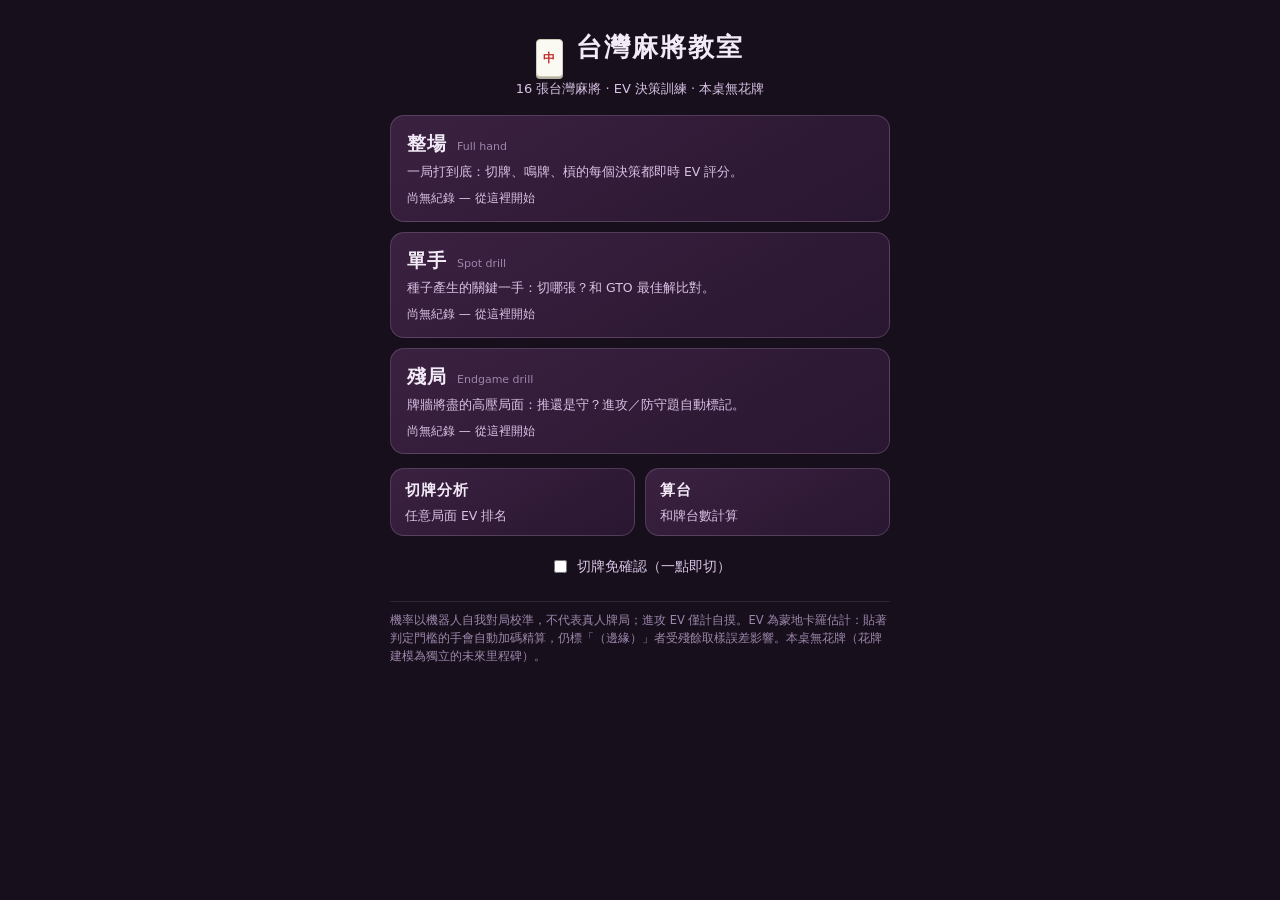
==== server/static/index.html @ f9aad189 "Add the W2/W3 SPA and retire the Streamlit app - server/static/: vanilla ES-module SPA served by Fas" ====
<!DOCTYPE html>
<html lang="zh-Hant">
<head>
<meta charset="utf-8">
<meta name="viewport" content="width=device-width, initial-scale=1, viewport-fit=cover">
<title>台灣麻將教室</title>
<link rel="stylesheet" href="style.css">
<link rel="icon" href="data:image/svg+xml,<svg xmlns='http://www.w3.org/2000/svg' viewBox='0 0 100 100'><text y='.9em' font-size='90'>🀄</text></svg>">
</head>
<body>
<main id="app" class="app"></main>
<div id="toast" class="toast" hidden></div>
<script type="module" src="js/main.js"></script>
</body>
</html>
---- server/static/style.css ----
/* 台灣麻將教室 SPA — single stylesheet.
   Identity carried over from the Streamlit app: plum felt, bone tiles,
   gold drawn-tile frame, Noto Serif TC tile faces. */

:root {
  --felt-0: #291630;
  --felt-1: #3a2140;
  --felt-2: #4a2b52;
  --wood: #45203a;
  --bg: #17101c;
  --panel: rgba(15, 8, 20, .82);
  --ink: #f2eaf7;
  --ink-dim: #d9c2e6;
  --ink-faint: #9d86ac;
  --bone: #fbfaf2;
  --bone-edge: #cfcabc;
  --bone-shadow: #b5b0a0;
  --gold: #e0a300;
  --red: #c02c2c;
  --blue: #2a4fa2;
  --green: #2e7d32;
  --wind: #23407a;
  --v-best: #2e9e5b;
  --v-good: #3b82c4;
  --v-inacc: #d99114;
  --v-mist: #c0392b;
  --serif: "Noto Serif TC", "PMingLiU", serif;
  --sans: "Noto Sans TC", "Microsoft JhengHei", system-ui, sans-serif;
}

* { box-sizing: border-box; }

body {
  margin: 0;
  background: var(--bg);
  color: var(--ink);
  font-family: var(--sans);
  font-size: 15px;
  line-height: 1.55;
  -webkit-font-smoothing: antialiased;
}

.app {
  max-width: 520px;
  margin: 0 auto;
  padding: 10px 10px calc(24px + env(safe-area-inset-bottom));
}

button {
  font-family: inherit;
  cursor: pointer;
}

/* ---------- top bar ---------- */

.topbar {
  display: flex;
  align-items: center;
  gap: 10px;
  padding: 6px 2px 10px;
}

.topbar .back {
  color: var(--ink-dim);
  text-decoration: none;
  font-size: 14px;
  padding: 4px 8px;
  border: 1px solid rgba(217, 194, 230, .25);
  border-radius: 8px;
  flex: 0 0 auto;
}

.topbar h1 {
  font-family: var(--serif);
  font-size: 19px;
  font-weight: 800;
  margin: 0;
  letter-spacing: 1px;
  flex: 1 1 auto;
}

.topbar .mode-tag {
  font-size: 11px;
  color: var(--ink-dim);
  border: 1px solid rgba(217, 194, 230, .3);
  border-radius: 999px;
  padding: 2px 9px;
  flex: 0 0 auto;
}

/* trainer scorecard, persistent under the title */
.scorebar {
  display: flex;
  flex-wrap: wrap;
  gap: 6px 14px;
  justify-content: center;
  background: var(--panel);
  border-radius: 10px;
  padding: 7px 10px;
  margin-bottom: 8px;
  font-size: 12.5px;
  color: var(--ink-dim);
}

.scorebar b {
  color: var(--ink);
  font-size: 15px;
  font-variant-numeric: tabular-nums;
}

/* ---------- tiles ---------- */

.tile {
  display: inline-flex;
  flex-direction: column;
  align-items: center;
  justify-content: center;
  flex: 0 0 auto;
  background: var(--bone);
  border: 1px solid var(--bone-edge);
  border-radius: 6px;
  box-shadow: 0 3px 0 var(--bone-shadow);
  font-family: var(--serif);
  font-weight: 800;
  line-height: 1.02;
  user-select: none;
  color: #222;
}

.tile.lg { width: 44px; height: 60px; font-size: 20px; }
.tile.sm { width: 27px; height: 38px; font-size: 12px; border-radius: 4px; box-shadow: 0 2px 0 var(--bone-shadow); }

/* In-felt tiles shrink so three river rows + melds fit their grid cell. */
.felt .tile.sm { width: 23px; height: 32px; font-size: 10.5px; box-shadow: 0 1px 0 var(--bone-shadow); }

.tile-back {
  display: inline-flex;
  flex: 0 0 auto;
  width: 11px;
  height: 16px;
  border-radius: 2px;
  background: linear-gradient(160deg, #6b3f78, #513059 55%, #45203a);
  border: 1px solid #2f1638;
  box-shadow: 0 1px 0 #1d0d24;
}

.tile.drawn { outline: 3px solid var(--gold); outline-offset: 1px; }
.tile.cut { outline: 2px solid var(--red); outline-offset: 1px; opacity: .55; }
.tile.best-mark { outline: 3px solid var(--v-best); outline-offset: 1px; }
.tile.tsumogiri { border-top: 4px solid var(--red); }
.tile.tedashi { border-top: 4px solid var(--blue); }

.tile.landed { animation: land .28s ease-out; }

@keyframes land {
  from { transform: translateY(-10px) scale(1.15); opacity: .4; }
  to { transform: none; opacity: 1; }
}

@media (prefers-reduced-motion: reduce) {
  .tile.landed { animation: none; }
  .handrow .tile { transition: none; }
}

/* ---------- felt table ---------- */

.felt {
  position: relative;
  display: grid;
  place-items: center;
  width: 100%;
  aspect-ratio: 1 / 1;
  padding: 6px;
  overflow: hidden;
  grid-template-columns: 1fr 1.3fr 1fr;
  grid-template-rows: 1fr 1.15fr 1.25fr;
  grid-template-areas: "c0 top c1" "left center right" "c2 bottom c3";
  background: radial-gradient(ellipse at center, var(--felt-2) 0%, var(--felt-1) 68%, var(--felt-0) 100%);
  border: 10px solid var(--wood);
  border-radius: 16px;
  box-shadow: inset 0 0 30px rgba(0, 0, 0, .45);
}

.zone { display: flex; flex-direction: column; align-items: center; gap: 3px; min-width: 0; }
.zone.top { grid-area: top; transform: rotate(180deg); }
.zone.left { grid-area: left; transform: rotate(90deg); }
.zone.right { grid-area: right; transform: rotate(-90deg); }
.zone.bottom { grid-area: bottom; }

.river {
  display: grid;
  grid-template-columns: repeat(6, auto);
  gap: 2px;
  justify-content: center;
}

.opp-rack { display: flex; gap: 1px; }
.opp-melds { display: flex; gap: 1px; margin-bottom: 1px; }

/* Seat lamps sit upright in the felt corners, outside the rotated zones. */
.seat-lamp {
  position: absolute;
  display: flex;
  align-items: center;
  gap: 5px;
  font-size: 10px;
  color: var(--ink-dim);
  background: rgba(15, 8, 20, .55);
  border-radius: 6px;
  padding: 2px 6px;
  z-index: 2;
  white-space: nowrap;
}

.seat-lamp.pos-top { top: 6px; left: 6px; }
.seat-lamp.pos-right { top: 6px; right: 6px; }
.seat-lamp.pos-left { bottom: 6px; left: 6px; }
.seat-lamp.pos-self { bottom: 6px; right: 6px; }

.seat-lamp .wind {
  font-family: var(--serif);
  font-weight: 800;
  font-size: 12px;
  color: var(--ink);
  background: rgba(15, 8, 20, .6);
  border-radius: 4px;
  padding: 0 5px;
}

.seat-lamp .declared {
  color: var(--gold);
  font-weight: 700;
}

.center-box {
  grid-area: center;
  background: var(--panel);
  color: var(--ink);
  border-radius: 12px;
  padding: 8px 14px;
  text-align: center;
  box-shadow: 0 2px 8px rgba(0, 0, 0, .45);
  font-size: 12px;
}

.center-box .turn { font-weight: 700; }
.center-box .sub { color: var(--ink-dim); font-size: 10.5px; margin-top: 2px; }
.center-box .noflower { color: var(--ink-faint); font-size: 10px; margin-top: 3px; }
.center-box .offered { margin-top: 4px; }

/* ---------- own hand ---------- */

.handrow {
  display: flex;
  align-items: flex-end;
  justify-content: center;
  gap: 3px;
  background: linear-gradient(var(--felt-1), var(--felt-0));
  border: 10px solid var(--wood);
  border-radius: 16px;
  margin-top: 8px;
  padding: 12px 6px 9px;
}

.handrow .tile {
  flex: 1 1 0;
  max-width: 44px;
  min-width: 0;
  height: 58px;
  font-size: clamp(11px, 3.6vw, 20px);
  transition: transform .12s ease-out;
}

.handrow button.tile { border: 1px solid var(--bone-edge); padding: 0; }
.handrow button.tile:disabled { cursor: default; }
.handrow .tile.lifted { transform: translateY(-9px); outline: 3px solid var(--gold); outline-offset: 1px; }
.handrow .gap { flex: 0 0 10px; }

.hand-hint {
  text-align: center;
  color: var(--ink-dim);
  font-size: 12.5px;
  margin: 8px 0 2px;
}

/* ---------- call / kong prompt ---------- */

.callbar {
  display: flex;
  flex-wrap: wrap;
  gap: 8px;
  justify-content: center;
  margin-top: 10px;
}

.callbar .call-btn {
  display: flex;
  align-items: center;
  gap: 7px;
  background: var(--panel);
  color: var(--ink);
  border: 1px solid rgba(224, 163, 0, .55);
  border-radius: 10px;
  padding: 7px 12px;
  font-size: 15px;
  font-weight: 700;
}

.callbar .call-btn .preview { display: flex; gap: 1px; }
.callbar .call-btn.pass { border-color: rgba(217, 194, 230, .35); color: var(--ink-dim); }
.callbar .call-btn:hover { border-color: var(--gold); }

/* ---------- feedback ---------- */

.verdict {
  display: flex;
  align-items: center;
  gap: 10px;
  border-radius: 10px;
  padding: 9px 12px;
  margin-top: 10px;
  font-size: 14px;
  background: var(--panel);
  border-left: 5px solid var(--ink-dim);
}

.verdict .badge {
  font-weight: 800;
  font-size: 13px;
  border-radius: 999px;
  padding: 2px 11px;
  color: #fff;
  flex: 0 0 auto;
}

.verdict.best { border-left-color: var(--v-best); }
.verdict.good { border-left-color: var(--v-good); }
.verdict.inaccuracy { border-left-color: var(--v-inacc); }
.verdict.mistake { border-left-color: var(--v-mist); }
.verdict.best .badge { background: var(--v-best); }
.verdict.good .badge { background: var(--v-good); }
.verdict.inaccuracy .badge { background: var(--v-inacc); }
.verdict.mistake .badge { background: var(--v-mist); }

.verdict .delta { font-variant-numeric: tabular-nums; color: var(--ink-dim); }
.verdict .text { flex: 1 1 auto; }

.bestline {
  color: var(--ink-dim);
  font-size: 13px;
  margin: 6px 2px;
}

.computing {
  display: flex;
  align-items: center;
  gap: 10px;
  justify-content: center;
  color: var(--ink-dim);
  font-size: 13.5px;
  padding: 10px;
}

.spin {
  width: 16px;
  height: 16px;
  border: 2px solid rgba(217, 194, 230, .3);
  border-top-color: var(--gold);
  border-radius: 50%;
  animation: spin .8s linear infinite;
  flex: 0 0 auto;
}

@keyframes spin { to { transform: rotate(360deg); } }
@media (prefers-reduced-motion: reduce) { .spin { animation-duration: 2s; } }

details.evwrap { margin-top: 8px; }
details.evwrap summary {
  cursor: pointer;
  color: var(--ink-dim);
  font-size: 13px;
  padding: 4px 2px;
}

.evtable-wrap { overflow-x: auto; }

.evtable {
  border-collapse: collapse;
  width: 100%;
  font-size: 12.5px;
  font-variant-numeric: tabular-nums;
  margin-top: 4px;
}

.evtable th, .evtable td {
  padding: 4px 8px;
  text-align: right;
  border-bottom: 1px solid rgba(217, 194, 230, .12);
  white-space: nowrap;
}

.evtable th { color: var(--ink-faint); font-weight: 600; }
.evtable td:first-child, .evtable th:first-child { text-align: left; }
.evtable tr.chosen-row td { background: rgba(224, 163, 0, .1); }
.evtable tr.best-row td:first-child { color: var(--v-best); font-weight: 700; }

.explain {
  background: var(--panel);
  border-radius: 8px;
  padding: 8px 10px;
  font-size: 12px;
  color: var(--ink-dim);
  white-space: pre-wrap;
  overflow-x: auto;
  font-family: ui-monospace, "Cascadia Mono", monospace;
  margin-top: 6px;
}

/* ---------- generic controls ---------- */

.controls {
  display: flex;
  gap: 8px;
  justify-content: center;
  margin-top: 12px;
  flex-wrap: wrap;
}

.btn {
  background: var(--panel);
  color: var(--ink);
  border: 1px solid rgba(217, 194, 230, .3);
  border-radius: 10px;
  padding: 9px 18px;
  font-size: 14.5px;
}

.btn.primary {
  background: var(--gold);
  border-color: var(--gold);
  color: #241300;
  font-weight: 800;
}

.btn:hover { border-color: var(--gold); }

.field { margin: 8px 0; }
.field label { display: block; font-size: 12.5px; color: var(--ink-dim); margin-bottom: 3px; }

.field input[type="text"], .field input[type="number"], .field select {
  width: 100%;
  background: #221528;
  color: var(--ink);
  border: 1px solid rgba(217, 194, 230, .25);
  border-radius: 8px;
  padding: 8px 10px;
  font-size: 14px;
  font-family: inherit;
}

.field input:focus, .field select:focus, .btn:focus-visible, .call-btn:focus-visible,
.handrow button.tile:focus-visible, .card:focus-visible {
  outline: 2px solid var(--gold);
  outline-offset: 1px;
}

.field-row { display: flex; gap: 10px; }
.field-row .field { flex: 1 1 0; }

.check { display: flex; align-items: center; gap: 7px; font-size: 13.5px; color: var(--ink-dim); margin: 6px 0; }

.note { color: var(--ink-faint); font-size: 12px; margin-top: 6px; }

.footnote {
  color: var(--ink-faint);
  font-size: 11.5px;
  margin-top: 18px;
  border-top: 1px solid rgba(217, 194, 230, .12);
  padding-top: 10px;
}

.tag-chip {
  display: inline-block;
  font-size: 12px;
  font-weight: 700;
  border-radius: 999px;
  padding: 2px 11px;
  margin-left: 8px;
}

.tag-chip.attack { background: rgba(192, 44, 44, .25); color: #f0a0a0; border: 1px solid rgba(192, 44, 44, .6); }
.tag-chip.defense { background: rgba(42, 79, 162, .25); color: #9fc0f0; border: 1px solid rgba(42, 79, 162, .6); }

.toast {
  position: fixed;
  left: 50%;
  bottom: 24px;
  transform: translateX(-50%);
  background: var(--v-mist);
  color: #fff;
  border-radius: 10px;
  padding: 9px 16px;
  font-size: 13.5px;
  max-width: 90vw;
  z-index: 40;
  box-shadow: 0 4px 16px rgba(0, 0, 0, .5);
}

/* ---------- home ---------- */

.home-title {
  font-family: var(--serif);
  font-size: 26px;
  font-weight: 800;
  letter-spacing: 2px;
  text-align: center;
  margin: 18px 0 2px;
}

.home-title .crest { vertical-align: -6px; margin-right: 4px; }

.home-sub { text-align: center; color: var(--ink-dim); font-size: 13px; margin-bottom: 16px; }

.cards { display: flex; flex-direction: column; gap: 10px; }

.card {
  display: block;
  width: 100%;
  text-align: left;
  background: linear-gradient(150deg, var(--felt-1), var(--felt-0));
  border: 1px solid rgba(217, 194, 230, .2);
  border-radius: 14px;
  padding: 13px 16px;
  color: var(--ink);
  text-decoration: none;
}

.card:hover { border-color: var(--gold); }

.card .card-head { display: flex; align-items: baseline; gap: 10px; }
.card .card-name { font-family: var(--serif); font-size: 19px; font-weight: 800; letter-spacing: 1px; }
.card .card-en { color: var(--ink-faint); font-size: 11px; }
.card .card-desc { color: var(--ink-dim); font-size: 12.5px; margin-top: 3px; }

.card .card-stats {
  display: flex;
  align-items: center;
  gap: 12px;
  margin-top: 8px;
  font-size: 12px;
  color: var(--ink-dim);
  font-variant-numeric: tabular-nums;
}

.card .card-stats b { color: var(--ink); }
.card .spark { flex: 1 1 auto; text-align: right; }
.card .spark svg { vertical-align: middle; }

.tools-row { display: flex; gap: 10px; margin-top: 14px; }
.tools-row .card { flex: 1 1 0; padding: 10px 14px; }
.tools-row .card-name { font-size: 15px; }

.setting-row {
  display: flex;
  justify-content: center;
  margin-top: 14px;
}

/* score result */
.score-total {
  background: rgba(46, 158, 91, .18);
  border: 1px solid rgba(46, 158, 91, .5);
  border-radius: 10px;
  padding: 9px 14px;
  margin-top: 10px;
  font-size: 14.5px;
}

.tile-preview { display: flex; flex-wrap: wrap; gap: 2px; margin-top: 4px; min-height: 40px; }

/* outcome */
.outcome {
  background: var(--panel);
  border-radius: 14px;
  padding: 16px;
  text-align: center;
  margin-top: 12px;
}

.outcome .headline { font-family: var(--serif); font-size: 22px; font-weight: 800; }
.outcome .delta { font-size: 16px; margin-top: 6px; font-variant-numeric: tabular-nums; }
.outcome .delta.win { color: #7fd8a3; }
.outcome .delta.lose { color: #f0a0a0; }
.outcome .nexthand { color: var(--ink-dim); font-size: 13px; margin-top: 8px; }
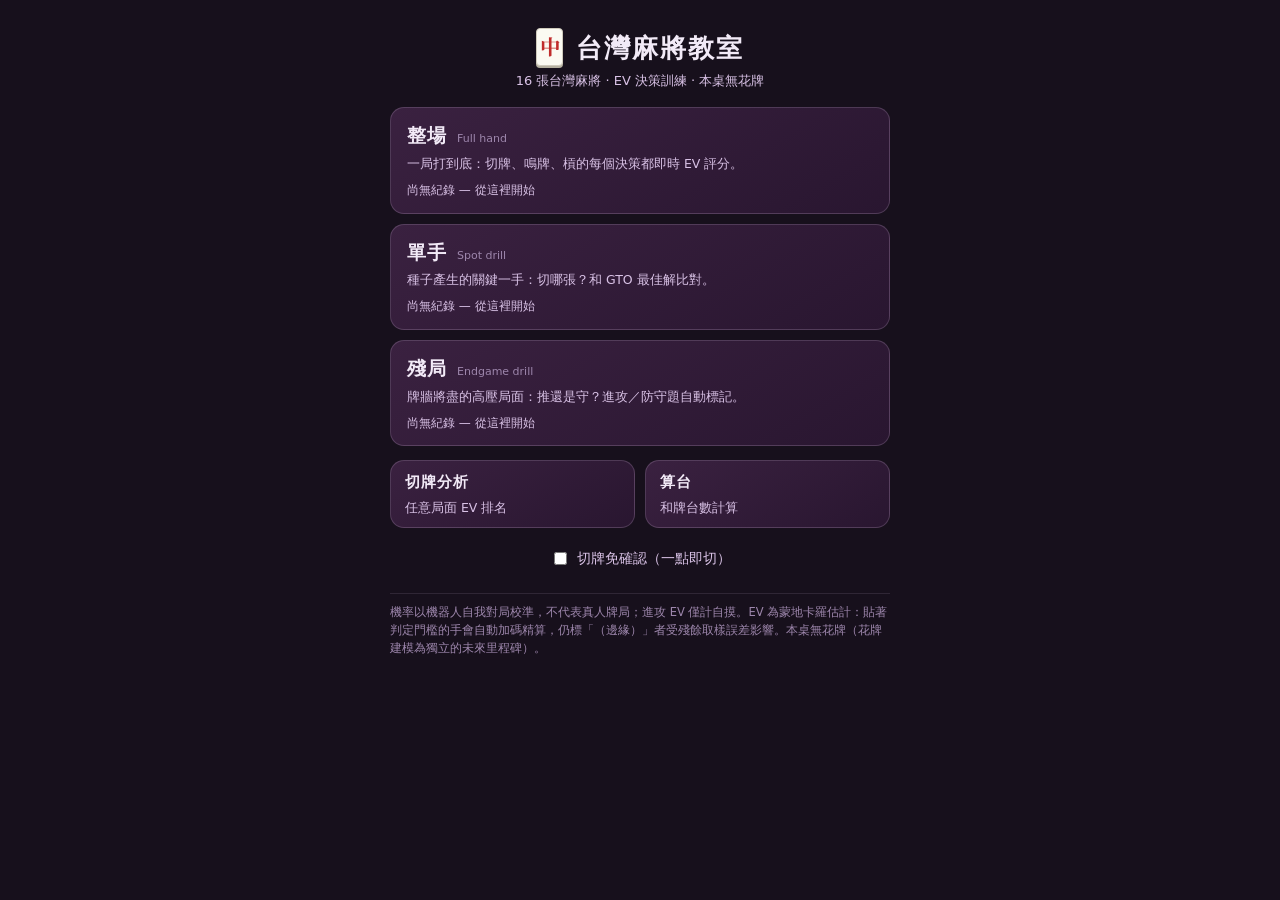
==== commit 9f6c9fec: "Add a landscape rotate-hint and expose opponent hand tile counts - No web API can force portrait ori" ====
--- a/server/static/index.html
+++ b/server/static/index.html
@@ -10,6 +10,14 @@
 <body>
 <main id="app" class="app"></main>
 <div id="toast" class="toast" hidden></div>
+<div class="rotate-hint" role="alert">
+  <svg viewBox="0 0 24 24" width="56" height="56" aria-hidden="true">
+    <rect x="3" y="7" width="14" height="10" rx="1.6" fill="none" stroke="currentColor" stroke-width="1.6"/>
+    <path d="M20 9.5V8a2 2 0 0 0-2-2h-1" fill="none" stroke="currentColor" stroke-width="1.6" stroke-linecap="round"/>
+    <path d="M20 9.5l-2-2 2-1.6" fill="none" stroke="currentColor" stroke-width="1.6" stroke-linecap="round" stroke-linejoin="round"/>
+  </svg>
+  <p>請將手機轉為直向使用</p>
+</div>
 <script type="module" src="js/main.js"></script>
 </body>
 </html>
--- a/server/static/style.css
+++ b/server/static/style.css
@@ -133,16 +133,8 @@
 /* In-felt tiles shrink so three river rows + melds fit their grid cell. */
 .felt .tile.sm { width: 23px; height: 32px; font-size: 10.5px; box-shadow: 0 1px 0 var(--bone-shadow); }
 
-.tile-back {
-  display: inline-flex;
-  flex: 0 0 auto;
-  width: 11px;
-  height: 16px;
-  border-radius: 2px;
-  background: linear-gradient(160deg, #6b3f78, #513059 55%, #45203a);
-  border: 1px solid #2f1638;
-  box-shadow: 0 1px 0 #1d0d24;
-}
+/* Graphic suit faces (筒 dots / 條 bamboo) scale with the tile. */
+.tile svg.face { width: 82%; height: 88%; display: block; }
 
 .tile.drawn { outline: 3px solid var(--gold); outline-offset: 1px; }
 .tile.cut { outline: 2px solid var(--red); outline-offset: 1px; opacity: .55; }
@@ -159,7 +151,7 @@
 
 @media (prefers-reduced-motion: reduce) {
   .tile.landed { animation: none; }
-  .handrow .tile { transition: none; }
+  .handrow > .tile { transition: none; }
 }
 
 /* ---------- felt table ---------- */
@@ -194,7 +186,6 @@
   justify-content: center;
 }
 
-.opp-rack { display: flex; gap: 1px; }
 .opp-melds { display: flex; gap: 1px; margin-bottom: 1px; }
 
 /* Seat lamps sit upright in the felt corners, outside the rotated zones. */
@@ -225,6 +216,11 @@
   background: rgba(15, 8, 20, .6);
   border-radius: 4px;
   padding: 0 5px;
+}
+
+.seat-lamp .handcount {
+  font-variant-numeric: tabular-nums;
+  color: var(--ink-dim);
 }
 
 .seat-lamp .declared {
@@ -262,7 +258,7 @@
   padding: 12px 6px 9px;
 }
 
-.handrow .tile {
+.handrow > .tile {
   flex: 1 1 0;
   max-width: 44px;
   min-width: 0;
@@ -275,6 +271,19 @@
 .handrow button.tile:disabled { cursor: default; }
 .handrow .tile.lifted { transform: translateY(-9px); outline: 3px solid var(--gold); outline-offset: 1px; }
 .handrow .gap { flex: 0 0 10px; }
+
+/* declared melds: separated group at the tray's right edge */
+.hand-melds {
+  display: flex;
+  gap: 6px;
+  align-items: flex-end;
+  margin-left: 14px;
+  padding-left: 10px;
+  border-left: 1px solid rgba(217, 194, 230, .25);
+  flex: 0 0 auto;
+}
+
+.hand-meld { display: flex; gap: 1px; }
 
 .hand-hint {
   text-align: center;
@@ -490,6 +499,43 @@
 
 .tag-chip.attack { background: rgba(192, 44, 44, .25); color: #f0a0a0; border: 1px solid rgba(192, 44, 44, .6); }
 .tag-chip.defense { background: rgba(42, 79, 162, .25); color: #9fc0f0; border: 1px solid rgba(42, 79, 162, .6); }
+
+/* Landscape phones: the table needs portrait height to fit the felt + hand +
+   feedback without endless scrolling. No web API can force-rotate the screen
+   (iOS Safari has none; Android Chrome only inside fullscreen), so this is a
+   full-screen prompt instead of a broken layout. Height cap targets phones
+   only — tablets/desktops in landscape (>560px tall) pass through untouched. */
+.rotate-hint {
+  display: none;
+  position: fixed;
+  inset: 0;
+  z-index: 100;
+  flex-direction: column;
+  align-items: center;
+  justify-content: center;
+  gap: 14px;
+  background: var(--bg);
+  color: var(--ink-dim);
+  text-align: center;
+  padding: 24px;
+}
+
+.rotate-hint svg { color: var(--gold); animation: rotate-hint-tilt 1.6s ease-in-out infinite; }
+.rotate-hint p { margin: 0; font-size: 15px; }
+
+@keyframes rotate-hint-tilt {
+  0%, 100% { transform: rotate(0deg); }
+  50% { transform: rotate(-90deg); }
+}
+
+@media (prefers-reduced-motion: reduce) {
+  .rotate-hint svg { animation: none; }
+}
+
+@media screen and (orientation: landscape) and (max-height: 560px) {
+  .rotate-hint { display: flex; }
+  body > .app, body > .toast { display: none; }
+}
 
 .toast {
   position: fixed;
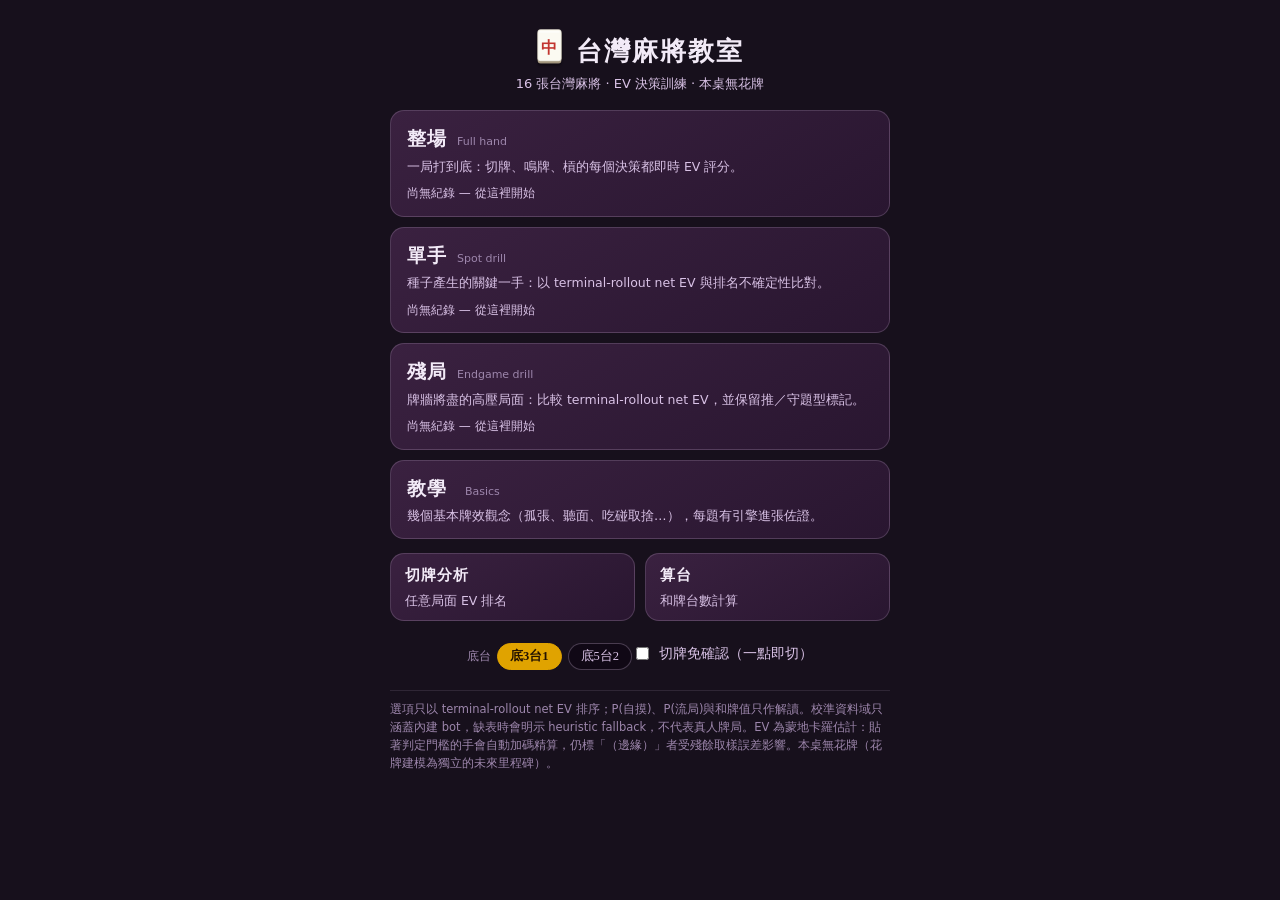
==== commit 4a46b5b5: "feat: rebuild the table view as a landscape four-player table The table view is now a proportional c" ====
--- a/server/static/index.html
+++ b/server/static/index.html
@@ -8,16 +8,9 @@
 <link rel="icon" href="data:image/svg+xml,<svg xmlns='http://www.w3.org/2000/svg' viewBox='0 0 100 100'><text y='.9em' font-size='90'>🀄</text></svg>">
 </head>
 <body>
+<a class="skip-link" href="#app">跳到主要內容</a>
 <main id="app" class="app"></main>
 <div id="toast" class="toast" hidden></div>
-<div class="rotate-hint" role="alert">
-  <svg viewBox="0 0 24 24" width="56" height="56" aria-hidden="true">
-    <rect x="3" y="7" width="14" height="10" rx="1.6" fill="none" stroke="currentColor" stroke-width="1.6"/>
-    <path d="M20 9.5V8a2 2 0 0 0-2-2h-1" fill="none" stroke="currentColor" stroke-width="1.6" stroke-linecap="round"/>
-    <path d="M20 9.5l-2-2 2-1.6" fill="none" stroke="currentColor" stroke-width="1.6" stroke-linecap="round" stroke-linejoin="round"/>
-  </svg>
-  <p>請將手機轉為直向使用</p>
-</div>
 <script type="module" src="js/main.js"></script>
 </body>
 </html>
--- a/server/static/style.css
+++ b/server/static/style.css
@@ -1,6 +1,4 @@
-/* 台灣麻將教室 SPA — single stylesheet.
-   Identity carried over from the Streamlit app: plum felt, bone tiles,
-   gold drawn-tile frame, Noto Serif TC tile faces. */
+/* 台灣麻將教室 SPA — local-only landscape table and review surface. */
 
 :root {
   --felt-0: #291630;
@@ -15,6 +13,17 @@
   --bone: #fbfaf2;
   --bone-edge: #cfcabc;
   --bone-shadow: #b5b0a0;
+  --tile-side: #b9ad95;
+  --tile-foot: #a2957c;
+  --tile-ink: #1d2430;
+  --cinnabar: #c2352f;
+  --tile-blue: #28599c;
+  --tile-green: #1f7a52;
+  --tile-back: #2f7f63;
+  --tile-back-edge: #1d5442;
+  --tile-back-highlight: #43a07f;
+  --wall-top: #efe9d8;
+  --wall-side: #a99d84;
   --gold: #e0a300;
   --red: #c02c2c;
   --blue: #2a4fa2;
@@ -24,6 +33,12 @@
   --v-good: #3b82c4;
   --v-inacc: #d99114;
   --v-mist: #c0392b;
+  --q-best: #4fc78a;
+  --q-correct: #55a9e8;
+  --q-inaccuracy: #e6b84d;
+  --q-wrong: #ee765f;
+  --q-blunder: #b54c72;
+  --q-unresolved: #a58be2;
   --serif: "Noto Serif TC", "PMingLiU", serif;
   --sans: "Noto Sans TC", "Microsoft JhengHei", system-ui, sans-serif;
 }
@@ -46,10 +61,26 @@
   padding: 10px 10px calc(24px + env(safe-area-inset-bottom));
 }
 
+.app.app--table { max-width: 1480px; }
+
 button {
   font-family: inherit;
   cursor: pointer;
 }
+
+.skip-link {
+  position: fixed;
+  top: 6px;
+  left: 6px;
+  z-index: 100;
+  padding: 6px 10px;
+  border-radius: 7px;
+  background: var(--gold);
+  color: #241300;
+  transform: translateY(-150%);
+}
+
+.skip-link:focus { transform: none; }
 
 /* ---------- top bar ---------- */
 
@@ -111,36 +142,49 @@
 /* ---------- tiles ---------- */
 
 .tile {
-  display: inline-flex;
-  flex-direction: column;
-  align-items: center;
-  justify-content: center;
+  position: relative;
+  display: inline-grid;
+  place-items: center;
   flex: 0 0 auto;
-  background: var(--bone);
-  border: 1px solid var(--bone-edge);
+  padding: 0;
+  background: transparent;
+  border: 0;
   border-radius: 6px;
-  box-shadow: 0 3px 0 var(--bone-shadow);
-  font-family: var(--serif);
-  font-weight: 800;
-  line-height: 1.02;
   user-select: none;
-  color: #222;
-}
-
-.tile.lg { width: 44px; height: 60px; font-size: 20px; }
-.tile.sm { width: 27px; height: 38px; font-size: 12px; border-radius: 4px; box-shadow: 0 2px 0 var(--bone-shadow); }
-
-/* In-felt tiles shrink so three river rows + melds fit their grid cell. */
-.felt .tile.sm { width: 23px; height: 32px; font-size: 10.5px; box-shadow: 0 1px 0 var(--bone-shadow); }
-
-/* Graphic suit faces (筒 dots / 條 bamboo) scale with the tile. */
-.tile svg.face { width: 82%; height: 88%; display: block; }
+}
+
+.tile.lg { width: 44px; height: 60px; }
+.tile.sm { width: 27px; height: 38px; border-radius: 4px; }
+.tile.landscape.sm { width: 38px; height: 27px; }
+.tile svg.tile-art {
+  display: block;
+  width: 100%;
+  height: 100%;
+  filter: drop-shadow(0 2px 1px rgba(0, 0, 0, .45));
+}
+
+.felt .tile.sm { width: 22px; height: 30px; }
+.felt .tile.landscape.sm { width: 26px; height: 18px; }
 
 .tile.drawn { outline: 3px solid var(--gold); outline-offset: 1px; }
 .tile.cut { outline: 2px solid var(--red); outline-offset: 1px; opacity: .55; }
-.tile.best-mark { outline: 3px solid var(--v-best); outline-offset: 1px; }
-.tile.tsumogiri { border-top: 4px solid var(--red); }
-.tile.tedashi { border-top: 4px solid var(--blue); }
+.tile.model-leader-mark { outline: 3px solid var(--q-best); outline-offset: 1px; }
+.tile.indistinguishable-mark {
+  outline: 3px solid var(--q-unresolved);
+  outline-offset: 1px;
+  background: repeating-linear-gradient(135deg, rgba(165, 139, 226, .2) 0 5px, transparent 5px 10px);
+}
+.tile.tsumogiri::after, .tile.tedashi::after {
+  content: "";
+  position: absolute;
+  top: 2px;
+  left: 7px;
+  right: 7px;
+  height: 3px;
+  border-radius: 999px;
+  background: var(--red);
+}
+.tile.tedashi::after { background: var(--blue); }
 
 .tile.landed { animation: land .28s ease-out; }
 
@@ -156,93 +200,195 @@
 
 /* ---------- felt table ---------- */
 
+.table-workspace {
+  display: grid;
+  grid-template-columns: minmax(0, 1fr) minmax(360px, 400px);
+  align-items: start;
+  gap: 16px;
+}
+
+.table-board {
+  min-width: 0;
+  padding: 9px;
+  border: 1px solid rgba(217, 194, 230, .18);
+  border-radius: 18px;
+  background: rgba(15, 8, 20, .45);
+}
+
+.table-scroll {
+  width: 100%;
+  min-width: 0;
+  overflow-x: auto;
+  border-radius: 14px;
+  scrollbar-color: var(--wood) transparent;
+}
+
+.table-scroll:focus-visible { outline: 2px solid var(--gold); outline-offset: 2px; }
+
 .felt {
   position: relative;
   display: grid;
-  place-items: center;
   width: 100%;
-  aspect-ratio: 1 / 1;
-  padding: 6px;
+  min-width: 820px;
+  aspect-ratio: 16 / 10;
   overflow: hidden;
-  grid-template-columns: 1fr 1.3fr 1fr;
-  grid-template-rows: 1fr 1.15fr 1.25fr;
-  grid-template-areas: "c0 top c1" "left center right" "c2 bottom c3";
+  grid-template-columns: 13% 7% minmax(0, 1fr) 7% 13%;
+  grid-template-rows: 15% 7% minmax(0, 1fr) 7% 17%;
+  grid-template-areas:
+    "ht ht ht ht ht"
+    "hl wt wt wt hr"
+    "hl wl co wr hr"
+    "hl wb wb wb hr"
+    "hb hb hb hb hb";
   background: radial-gradient(ellipse at center, var(--felt-2) 0%, var(--felt-1) 68%, var(--felt-0) 100%);
   border: 10px solid var(--wood);
   border-radius: 16px;
-  box-shadow: inset 0 0 30px rgba(0, 0, 0, .45);
-}
-
-.zone { display: flex; flex-direction: column; align-items: center; gap: 3px; min-width: 0; }
-.zone.top { grid-area: top; transform: rotate(180deg); }
-.zone.left { grid-area: left; transform: rotate(90deg); }
-.zone.right { grid-area: right; transform: rotate(-90deg); }
-.zone.bottom { grid-area: bottom; }
+  box-shadow: inset 0 0 48px rgba(0, 0, 0, .5);
+}
+
+.felt::before {
+  content: "";
+  position: absolute;
+  inset: 0;
+  pointer-events: none;
+  opacity: .07;
+  background-image: repeating-linear-gradient(117deg, transparent 0 10px, rgba(255, 255, 255, .14) 11px, transparent 12px 19px);
+}
+
+.seat-band, .wall-band, .table-core { position: relative; z-index: 1; min-width: 0; min-height: 0; }
+.seat-band { display: flex; align-items: center; justify-content: center; gap: 12px; overflow: hidden; }
+.seat--top { grid-area: ht; padding-top: 15px; }
+.seat--right { grid-area: hr; flex-direction: column; padding-top: 18px; }
+.seat--bottom { grid-area: hb; padding-top: 15px; }
+.seat--left { grid-area: hl; flex-direction: column; padding-top: 18px; }
+
+.seat-identity {
+  position: absolute;
+  top: 2px;
+  left: 6px;
+  display: flex;
+  align-items: center;
+  gap: 5px;
+  max-width: calc(100% - 12px);
+  padding: 2px 6px;
+  overflow: hidden;
+  border-radius: 6px;
+  background: rgba(15, 8, 20, .7);
+  color: var(--ink-dim);
+  font-size: 10px;
+  line-height: 15px;
+  white-space: nowrap;
+  text-overflow: ellipsis;
+  z-index: 3;
+}
+
+.seat--right .seat-identity { left: auto; right: 6px; }
+.seat-identity b { color: var(--gold); font-family: var(--serif); font-size: 12px; }
+.seat-identity .dealer-chip {
+  padding: 0 5px;
+  border-radius: 4px;
+  background: var(--gold);
+  color: #2b1900;
+  font-weight: 800;
+}
+.seat-identity .declared { color: var(--gold); font-weight: 700; }
+.seat-identity .seat-score { color: var(--ink-faint); }
+
+.concealed-hand { display: flex; gap: 1px; min-width: 0; min-height: 0; }
+.concealed-hand--landscape { flex-direction: column; }
+.concealed-hand--unknown { color: var(--ink-faint); font-size: 10px; }
+
+.seat-melds { display: flex; gap: 7px; }
+.seat--left .seat-melds, .seat--right .seat-melds { flex-direction: column; }
+.seat-meld, .hand-meld {
+  position: relative;
+  display: flex;
+  gap: 1px;
+  padding-top: 14px;
+}
+
+.meld-provenance {
+  position: absolute;
+  top: -2px;
+  left: 0;
+  z-index: 2;
+  padding: 0 4px;
+  border: 1px solid rgba(217, 194, 230, .65);
+  border-radius: 4px;
+  background: #765bbe;
+  color: #fff;
+  font-size: 10px;
+  font-weight: 800;
+  line-height: 13px;
+  white-space: nowrap;
+}
+
+.wall-band { display: flex; align-items: center; justify-content: center; gap: 3px; overflow: hidden; }
+.wall-band--top { grid-area: wt; }
+.wall-band--right { grid-area: wr; flex-direction: column; }
+.wall-band--bottom { grid-area: wb; }
+.wall-band--left { grid-area: wl; flex-direction: column; }
+.wall-band--unknown { color: var(--ink-faint); font-size: 9px; }
+
+.wall-stack { position: relative; width: 21px; height: 17px; flex: 0 0 auto; }
+.wall-tile {
+  position: absolute;
+  left: 0;
+  bottom: 0;
+  width: 21px;
+  height: 12px;
+  border: 1px solid var(--bone-edge);
+  border-radius: 2px;
+  background: linear-gradient(180deg, var(--wall-top), #d6cdb7);
+  box-shadow: 0 2px 0 var(--wall-side), 0 3px 3px rgba(0, 0, 0, .36);
+}
+.wall-tile:nth-child(2) { bottom: 4px; }
+.wall-band--left .wall-stack, .wall-band--right .wall-stack { width: 17px; height: 21px; }
+.wall-band--left .wall-tile, .wall-band--right .wall-tile { width: 12px; height: 21px; }
+.wall-band--left .wall-tile:nth-child(2) { bottom: 0; left: 4px; }
+.wall-band--right .wall-tile { left: 5px; }
+.wall-band--right .wall-tile:nth-child(2) { bottom: 0; left: 1px; }
+
+.table-core {
+  grid-area: co;
+  display: grid;
+  padding: 5px;
+  gap: 5px;
+  grid-template-columns: auto minmax(0, 1fr) auto;
+  grid-template-rows: auto minmax(0, 1fr) auto;
+  grid-template-areas: ". rt ." "rl ce rr" ". rb .";
+}
 
 .river {
   display: grid;
-  grid-template-columns: repeat(6, auto);
   gap: 2px;
+  align-content: center;
   justify-content: center;
 }
-
-.opp-melds { display: flex; gap: 1px; margin-bottom: 1px; }
-
-/* Seat lamps sit upright in the felt corners, outside the rotated zones. */
-.seat-lamp {
-  position: absolute;
-  display: flex;
-  align-items: center;
-  gap: 5px;
-  font-size: 10px;
-  color: var(--ink-dim);
-  background: rgba(15, 8, 20, .55);
-  border-radius: 6px;
-  padding: 2px 6px;
-  z-index: 2;
-  white-space: nowrap;
-}
-
-.seat-lamp.pos-top { top: 6px; left: 6px; }
-.seat-lamp.pos-right { top: 6px; right: 6px; }
-.seat-lamp.pos-left { bottom: 6px; left: 6px; }
-.seat-lamp.pos-self { bottom: 6px; right: 6px; }
-
-.seat-lamp .wind {
-  font-family: var(--serif);
-  font-weight: 800;
-  font-size: 12px;
-  color: var(--ink);
-  background: rgba(15, 8, 20, .6);
-  border-radius: 4px;
-  padding: 0 5px;
-}
-
-.seat-lamp .handcount {
-  font-variant-numeric: tabular-nums;
-  color: var(--ink-dim);
-}
-
-.seat-lamp .declared {
-  color: var(--gold);
-  font-weight: 700;
-}
+.river--top { grid-area: rt; grid-template-columns: repeat(6, 22px); }
+.river--bottom { grid-area: rb; grid-template-columns: repeat(6, 22px); }
+.river--left { grid-area: rl; grid-template-rows: repeat(4, 30px); grid-auto-flow: column; }
+.river--right { grid-area: rr; grid-template-rows: repeat(4, 30px); grid-auto-flow: column; }
 
 .center-box {
-  grid-area: center;
+  grid-area: ce;
+  align-self: center;
+  justify-self: center;
   background: var(--panel);
   color: var(--ink);
-  border-radius: 12px;
-  padding: 8px 14px;
+  border: 1px solid rgba(255, 255, 255, .12);
+  border-radius: 13px;
+  padding: 8px 12px;
   text-align: center;
-  box-shadow: 0 2px 8px rgba(0, 0, 0, .45);
-  font-size: 12px;
-}
-
-.center-box .turn { font-weight: 700; }
-.center-box .sub { color: var(--ink-dim); font-size: 10.5px; margin-top: 2px; }
+  box-shadow: 0 8px 24px rgba(0, 0, 0, .4);
+}
+.center-stats { display: flex; justify-content: center; gap: 13px; }
+.center-stats span { display: grid; }
+.center-stats strong { font-size: 18px; font-variant-numeric: tabular-nums; line-height: 1.1; }
+.center-stats small, .center-note { color: var(--ink-dim); font-size: 9px; }
 .center-box .noflower { color: var(--ink-faint); font-size: 10px; margin-top: 3px; }
-.center-box .offered { margin-top: 4px; }
+.center-box .offered { display: flex; justify-content: center; align-items: center; gap: 5px; margin-top: 4px; color: var(--ink-dim); font-size: 9px; }
+.center-box .offered .tile.sm { width: 20px; height: 27px; }
 
 /* ---------- own hand ---------- */
 
@@ -258,16 +404,23 @@
   padding: 12px 6px 9px;
 }
 
+.handrow.table-hand {
+  min-width: 0;
+  margin: 0;
+  padding: 0 6px;
+  border: 0;
+  border-radius: 0;
+  background: transparent;
+}
+
 .handrow > .tile {
-  flex: 1 1 0;
-  max-width: 44px;
-  min-width: 0;
-  height: 58px;
-  font-size: clamp(11px, 3.6vw, 20px);
+  flex: 0 0 44px;
+  width: 44px;
+  height: 60px;
   transition: transform .12s ease-out;
 }
 
-.handrow button.tile { border: 1px solid var(--bone-edge); padding: 0; }
+.handrow button.tile { padding: 0; }
 .handrow button.tile:disabled { cursor: default; }
 .handrow .tile.lifted { transform: translateY(-9px); outline: 3px solid var(--gold); outline-offset: 1px; }
 .handrow .gap { flex: 0 0 10px; }
@@ -283,7 +436,8 @@
   flex: 0 0 auto;
 }
 
-.hand-meld { display: flex; gap: 1px; }
+.table-hand .hand-melds { margin-left: 8px; padding-left: 7px; }
+.table-hand .hand-meld .tile.sm { width: 22px; height: 30px; }
 
 .hand-hint {
   text-align: center;
@@ -291,6 +445,36 @@
   font-size: 12.5px;
   margin: 8px 0 2px;
 }
+
+/* 底/台 scheme segmented toggle */
+.scheme-toggle {
+  display: flex;
+  align-items: center;
+  justify-content: center;
+  gap: 6px;
+  margin: 8px 0 2px;
+}
+
+.scheme-caption { color: var(--ink-faint); font-size: 12px; }
+
+.scheme-toggle button {
+  background: var(--panel);
+  color: var(--ink-dim);
+  border: 1px solid rgba(217, 194, 230, .28);
+  border-radius: 999px;
+  padding: 4px 12px;
+  font-size: 12.5px;
+  font-family: var(--serif);
+}
+
+.scheme-toggle button.active {
+  background: var(--gold);
+  border-color: var(--gold);
+  color: #241300;
+  font-weight: 800;
+}
+
+.scheme-toggle button:focus-visible { outline: 2px solid var(--gold); outline-offset: 1px; }
 
 /* ---------- call / kong prompt ---------- */
 
@@ -346,10 +530,12 @@
 .verdict.good { border-left-color: var(--v-good); }
 .verdict.inaccuracy { border-left-color: var(--v-inacc); }
 .verdict.mistake { border-left-color: var(--v-mist); }
+.verdict.unresolved { border-left-color: var(--q-unresolved); }
 .verdict.best .badge { background: var(--v-best); }
 .verdict.good .badge { background: var(--v-good); }
 .verdict.inaccuracy .badge { background: var(--v-inacc); }
 .verdict.mistake .badge { background: var(--v-mist); }
+.verdict.unresolved .badge { background: var(--q-unresolved); color: #241b32; }
 
 .verdict .delta { font-variant-numeric: tabular-nums; color: var(--ink-dim); }
 .verdict .text { flex: 1 1 auto; }
@@ -411,7 +597,11 @@
 .evtable th { color: var(--ink-faint); font-weight: 600; }
 .evtable td:first-child, .evtable th:first-child { text-align: left; }
 .evtable tr.chosen-row td { background: rgba(224, 163, 0, .1); }
-.evtable tr.best-row td:first-child { color: var(--v-best); font-weight: 700; }
+.evtable tr.model-leader-row td:first-child { color: var(--q-best); font-weight: 700; }
+.evtable tr.best-row td:first-child { color: var(--q-best); font-weight: 700; }
+.evtable tr.indistinguishable-row td {
+  background: repeating-linear-gradient(135deg, rgba(165, 139, 226, .13) 0 6px, transparent 6px 12px);
+}
 
 .explain {
   background: var(--panel);
@@ -424,6 +614,108 @@
   font-family: ui-monospace, "Cascadia Mono", monospace;
   margin-top: 6px;
 }
+
+/* ---------- review rail ---------- */
+
+.review-rail {
+  position: sticky;
+  top: 10px;
+  overflow: hidden;
+  border: 1px solid rgba(217, 194, 230, .2);
+  border-radius: 18px;
+  background: rgba(15, 8, 20, .92);
+  box-shadow: 0 18px 44px rgba(0, 0, 0, .28);
+}
+
+.review-head { display: flex; align-items: center; gap: 8px; padding: 12px 13px 10px; border-bottom: 1px solid rgba(217, 194, 230, .15); }
+.review-head h2 { flex: 1; margin: 0; font-size: 14px; }
+.review-tabs { display: flex; gap: 2px; padding: 3px; border-radius: 8px; background: rgba(217, 194, 230, .08); }
+.review-tab { padding: 5px 9px; border: 0; border-radius: 6px; background: transparent; color: var(--ink-dim); font-size: 11px; }
+.review-tab.active { background: #7254a1; color: #fff; }
+.review-tab:disabled { cursor: default; opacity: .4; }
+.review-tab:focus-visible { outline: 2px solid var(--gold); }
+
+.current-decision { padding: 0 12px; }
+.current-decision .verdict { margin-top: 12px; }
+.ranking-banner {
+  margin: 10px 12px 0;
+  padding: 10px 11px;
+  border: 1px solid var(--q-unresolved);
+  border-radius: 11px;
+  background: repeating-linear-gradient(135deg, rgba(165, 139, 226, .19) 0 7px, rgba(165, 139, 226, .08) 7px 14px);
+}
+.ranking-banner b { color: #ddcffb; }
+.ranking-banner p { margin: 4px 0 0; color: #cbbede; font-size: 11px; }
+.ranking-banner--marginal { border-style: dashed; background: rgba(165, 139, 226, .1); }
+
+.review-panels { min-width: 0; }
+.review-panel { display: none; padding: 12px 13px 14px; }
+.review-panel.active { display: block; }
+.quality-headline { display: grid; grid-template-columns: 1.15fr .85fr; gap: 8px; }
+.current-evidence { display: grid; grid-template-columns: repeat(2, minmax(0, 1fr)); gap: 6px; margin-bottom: 10px; }
+.current-evidence > div { display: flex; justify-content: space-between; gap: 6px; padding: 6px 7px; border-radius: 7px; background: rgba(217, 194, 230, .05); font-size: 10px; }
+.current-evidence span { color: var(--ink-dim); }
+.current-evidence b { font-variant-numeric: tabular-nums; }
+.quality-score-card, .quality-minis > div {
+  padding: 10px;
+  border: 1px solid rgba(217, 194, 230, .14);
+  border-radius: 10px;
+  background: rgba(217, 194, 230, .06);
+}
+.quality-score-card strong { display: block; font-size: 32px; line-height: 1; font-variant-numeric: tabular-nums; }
+.quality-score-card span, .quality-minis span { display: block; margin-top: 3px; color: var(--ink-dim); font-size: 10px; }
+.quality-minis { display: grid; gap: 7px; }
+.quality-minis strong { font-size: 17px; font-variant-numeric: tabular-nums; }
+
+.quality-bar { display: flex; height: 10px; margin: 12px 0 8px; overflow: hidden; border-radius: 999px; background: rgba(217, 194, 230, .08); }
+.quality-bar i { display: block; }
+.quality-bar .q-best, .quality-swatch.q-best { background: var(--q-best); }
+.quality-bar .q-correct, .quality-swatch.q-correct { background: var(--q-correct); }
+.quality-bar .q-inaccuracy, .quality-swatch.q-inaccuracy { background: var(--q-inaccuracy); }
+.quality-bar .q-wrong, .quality-swatch.q-wrong { background: var(--q-wrong); }
+.quality-bar .q-unresolved, .quality-swatch.q-unresolved { background: var(--q-unresolved); }
+.quality-swatch.q-blunder { background: var(--q-blunder); }
+
+.quality-row { display: grid; grid-template-columns: 10px 1fr auto; align-items: center; gap: 8px; padding: 5px 2px; border-bottom: 1px solid rgba(217, 194, 230, .1); }
+.quality-swatch { width: 9px; height: 9px; border-radius: 3px; }
+.quality-row b { font-size: 12px; font-weight: 600; }
+.quality-count { font-weight: 800; font-variant-numeric: tabular-nums; }
+.quality-row--unavailable { color: var(--ink-faint); }
+.quality-note { margin: 8px 0 0; color: var(--ink-faint); font-size: 10px; }
+.loss-card { display: flex; align-items: baseline; gap: 9px; margin-top: 10px; padding: 9px 10px; border: 1px solid rgba(217, 194, 230, .14); border-radius: 10px; background: rgba(217, 194, 230, .06); }
+.loss-card strong { font-size: 21px; font-variant-numeric: tabular-nums; }
+.loss-card span { color: var(--ink-dim); font-size: 10px; }
+.review-panel .model-scope { margin-top: 11px; padding-top: 9px; border-top: 1px solid rgba(217, 194, 230, .12); }
+
+.option-grid { display: grid; grid-template-columns: repeat(3, minmax(0, 1fr)); gap: 7px; }
+.option-cell {
+  position: relative;
+  min-height: 82px;
+  padding: 7px 5px;
+  border: 1px solid rgba(217, 194, 230, .18);
+  border-left-width: 4px;
+  border-radius: 10px;
+  background: rgba(217, 194, 230, .05);
+  color: var(--ink);
+  text-align: left;
+}
+.option-cell.q-best { border-left-color: var(--q-best); }
+.option-cell.q-correct { border-left-color: var(--q-correct); }
+.option-cell.q-inaccuracy { border-left-color: var(--q-inaccuracy); }
+.option-cell.q-wrong { border-left-color: var(--q-wrong); }
+.option-cell.q-unresolved { border-left-color: var(--q-unresolved); }
+.option-cell.indistinguishable { border-color: var(--q-unresolved); background: repeating-linear-gradient(135deg, rgba(165, 139, 226, .14) 0 6px, transparent 6px 12px); }
+.option-cell.chosen { box-shadow: inset 0 0 0 2px var(--gold); }
+.option-cell.selected { outline: 2px solid var(--gold); outline-offset: 1px; }
+.option-cell:focus-visible { outline: 2px solid var(--gold); outline-offset: 1px; }
+.option-rank { position: absolute; top: 5px; right: 6px; color: var(--ink-faint); font-size: 9px; }
+.option-tile { display: block; width: fit-content; }
+.option-cell > strong { display: block; margin-top: 3px; font-size: 15px; font-variant-numeric: tabular-nums; }
+.option-band { display: block; color: var(--ink-dim); font-size: 9px; }
+.option-detail { margin-top: 9px; padding: 9px 10px; border: 1px solid rgba(217, 194, 230, .14); border-radius: 9px; background: rgba(217, 194, 230, .05); }
+.option-detail > div { display: flex; justify-content: space-between; gap: 8px; margin: 3px 0; font-size: 11px; }
+.option-detail span { color: var(--ink-dim); }
+.review-empty { color: var(--ink-faint); font-size: 12px; }
 
 /* ---------- generic controls ---------- */
 
@@ -500,41 +792,23 @@
 .tag-chip.attack { background: rgba(192, 44, 44, .25); color: #f0a0a0; border: 1px solid rgba(192, 44, 44, .6); }
 .tag-chip.defense { background: rgba(42, 79, 162, .25); color: #9fc0f0; border: 1px solid rgba(42, 79, 162, .6); }
 
-/* Landscape phones: the table needs portrait height to fit the felt + hand +
-   feedback without endless scrolling. No web API can force-rotate the screen
-   (iOS Safari has none; Android Chrome only inside fullscreen), so this is a
-   full-screen prompt instead of a broken layout. Height cap targets phones
-   only — tablets/desktops in landscape (>560px tall) pass through untouched. */
-.rotate-hint {
-  display: none;
-  position: fixed;
-  inset: 0;
-  z-index: 100;
-  flex-direction: column;
-  align-items: center;
-  justify-content: center;
-  gap: 14px;
-  background: var(--bg);
-  color: var(--ink-dim);
-  text-align: center;
-  padding: 24px;
-}
-
-.rotate-hint svg { color: var(--gold); animation: rotate-hint-tilt 1.6s ease-in-out infinite; }
-.rotate-hint p { margin: 0; font-size: 15px; }
-
-@keyframes rotate-hint-tilt {
-  0%, 100% { transform: rotate(0deg); }
-  50% { transform: rotate(-90deg); }
-}
-
-@media (prefers-reduced-motion: reduce) {
-  .rotate-hint svg { animation: none; }
+@media (max-width: 1199px) {
+  .table-workspace { grid-template-columns: minmax(0, 1fr); }
+  .review-rail { position: static; }
+}
+
+@media (max-width: 700px) {
+  .app.app--table { padding-inline: 6px; }
+  .table-workspace { gap: 9px; }
+  .table-board { padding: 5px; border-radius: 13px; }
+  .review-rail { border-radius: 13px; }
+  .topbar { align-items: flex-start; flex-wrap: wrap; }
 }
 
 @media screen and (orientation: landscape) and (max-height: 560px) {
-  .rotate-hint { display: flex; }
-  body > .app, body > .toast { display: none; }
+  .app.app--table { padding-top: 4px; }
+  .app.app--table .topbar { padding-bottom: 5px; }
+  .app.app--table .scheme-toggle { margin-top: 2px; }
 }
 
 .toast {
@@ -602,6 +876,71 @@
 .card .spark { flex: 1 1 auto; text-align: right; }
 .card .spark svg { vertical-align: middle; }
 
+.teach-card { margin-top: 10px; }
+.teach-card .card-en { color: var(--ink-faint); font-size: 11px; margin-left: 8px; }
+
+/* teaching lesson screen */
+.lesson-card {
+  display: block;
+  width: 100%;
+  text-align: left;
+  background: linear-gradient(150deg, var(--felt-1), var(--felt-0));
+  border: 1px solid rgba(217, 194, 230, .2);
+  border-radius: 14px;
+  padding: 13px 16px;
+  color: var(--ink);
+}
+.lesson-card:hover { border-color: var(--gold); }
+
+.lesson-tiles {
+  display: flex;
+  flex-wrap: wrap;
+  gap: 3px;
+  justify-content: center;
+  background: linear-gradient(var(--felt-1), var(--felt-0));
+  border: 8px solid var(--wood);
+  border-radius: 14px;
+  padding: 10px 6px;
+  margin: 4px 0 10px;
+}
+
+.lesson-question { font-size: 14.5px; margin: 8px 2px 6px; }
+
+.lesson-answer {
+  background: rgba(46, 158, 91, .16);
+  border: 1px solid rgba(46, 158, 91, .5);
+  border-radius: 10px;
+  padding: 9px 12px;
+  font-size: 14px;
+  font-weight: 700;
+  margin-bottom: 10px;
+}
+
+.lesson-points { margin-top: 10px; }
+.lesson-points p {
+  position: relative;
+  color: var(--ink-dim);
+  font-size: 13.5px;
+  line-height: 1.65;
+  margin: 0 0 10px;
+  padding-left: 26px;
+}
+.lesson-point-n {
+  position: absolute;
+  left: 0;
+  top: 1px;
+  width: 18px;
+  height: 18px;
+  border-radius: 50%;
+  background: var(--gold);
+  color: #241300;
+  font-size: 11px;
+  font-weight: 800;
+  display: inline-flex;
+  align-items: center;
+  justify-content: center;
+}
+
 .tools-row { display: flex; gap: 10px; margin-top: 14px; }
 .tools-row .card { flex: 1 1 0; padding: 10px 14px; }
 .tools-row .card-name { font-size: 15px; }
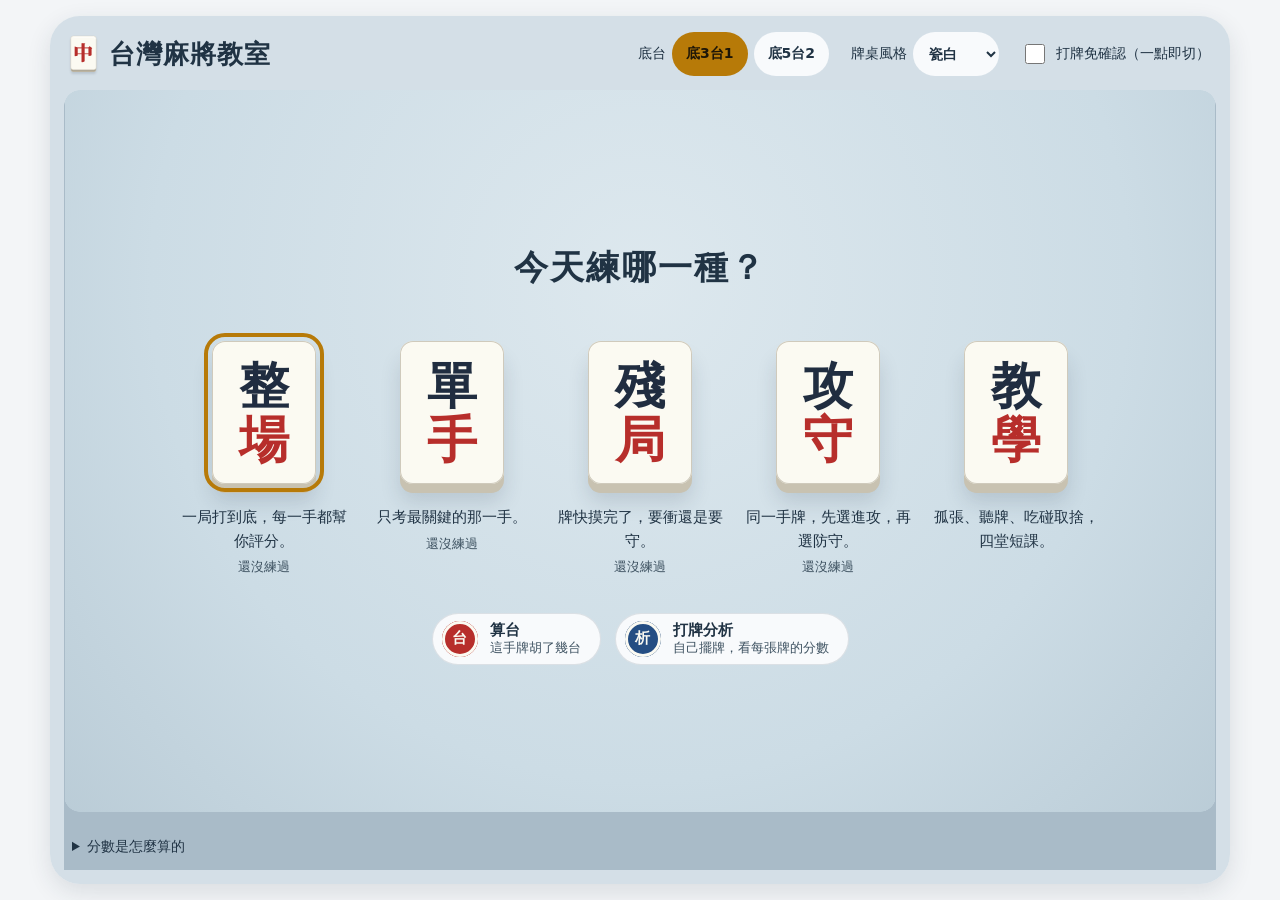
==== commit 3ea73a9d: "ui: add persistent table and tile themes Add the lobby table-style select and apply its saved root t" ====
--- a/server/static/index.html
+++ b/server/static/index.html
@@ -4,6 +4,17 @@
 <meta charset="utf-8">
 <meta name="viewport" content="width=device-width, initial-scale=1, viewport-fit=cover">
 <title>台灣麻將教室</title>
+<script>
+// Apply before the stylesheet is loaded, including on a direct table URL.
+(() => {
+  let theme = 'A';
+  try {
+    const saved = localStorage.getItem('mj-table-theme');
+    if (['A', 'B', 'C', 'D'].includes(saved)) theme = saved;
+  } catch (_) {}
+  document.documentElement.dataset.tableTheme = theme;
+})();
+</script>
 <link rel="stylesheet" href="style.css">
 <link rel="icon" href="data:image/svg+xml,<svg xmlns='http://www.w3.org/2000/svg' viewBox='0 0 100 100'><text y='.9em' font-size='90'>🀄</text></svg>">
 </head>
--- a/server/static/style.css
+++ b/server/static/style.css
@@ -1,53 +1,156 @@
 /* 台灣麻將教室 SPA — local-only landscape table and review surface. */
 
 :root {
-  --felt-0: #291630;
-  --felt-1: #3a2140;
-  --felt-2: #4a2b52;
-  --wood: #45203a;
-  --bg: #17101c;
-  --panel: rgba(15, 8, 20, .82);
-  --ink: #f2eaf7;
-  --ink-dim: #d9c2e6;
-  --ink-faint: #9d86ac;
+  --felt-0: #B8CAD5;
+  --felt-1: #CCDCE5;
+  --felt-2: #DDE8EE;
+  --wood: #A9BBC8;
+  --bg: #E7EDF1;
+  /* Porcelain studio surfaces (docs/app-redesign.md); legacy token names. */
+  --page: #F3F5F7;
+  --wood-hi: #D4DFE7;
+  --wood-lo: #A9BBC8;
+  --wood-ink: #203344;
+  --felt-surface: radial-gradient(ellipse at 50% 30%, var(--felt-2), var(--felt-1) 60%, var(--felt-0));
+  --lacquer: #FFFFFF;
+  --gold-edge: #724A00;
+  --focus: #205580;
+  --panel: #F8FAFC;
+  --ink: #203344;
+  --ink-dim: #3E5261;
+  --ink-faint: #425664;
   --bone: #fbfaf2;
   --bone-edge: #cfcabc;
   --bone-shadow: #b5b0a0;
-  --tile-side: #b9ad95;
-  --tile-foot: #a2957c;
-  --tile-ink: #1d2430;
-  --cinnabar: #c2352f;
-  --tile-blue: #28599c;
-  --tile-green: #1f7a52;
-  --tile-back: #2f7f63;
-  --tile-back-edge: #1d5442;
-  --tile-back-highlight: #43a07f;
+  --tile-side: #c8c2b1;
+  --tile-foot: #ada694;
+  --tile-ink: #202d40;
+  --cinnabar: #b72e2b;
+  --tile-blue: #254e83;
+  --tile-green: #176543;
+  /* Approved theme A; tile-faces.js supplies attribute-selected tile themes. */
+  --tile-back: #15583f;
+  --tile-back-edge: #0d3c2c;
+  --tile-back-highlight: #377b5f;
   --wall-top: #efe9d8;
   --wall-side: #a99d84;
-  --gold: #e0a300;
+  --gold: #B77A08;
   --red: #c02c2c;
   --blue: #2a4fa2;
   --green: #2e7d32;
   --wind: #23407a;
-  --v-best: #2e9e5b;
-  --v-good: #3b82c4;
-  --v-inacc: #d99114;
-  --v-mist: #c0392b;
   --q-best: #4fc78a;
   --q-correct: #55a9e8;
   --q-inaccuracy: #e6b84d;
   --q-wrong: #ee765f;
-  --q-blunder: #b54c72;
   --q-unresolved: #a58be2;
+  --mode-ink: #202d40;
+  --mode-red: #b72e2b;
+  --tool-red: #b72e2b;
+  --tool-blue: #254e83;
+  --badge-surface: #203344;
+  --badge-ink: #10201c;
+  --win-ink: #1e7a4c;
+  --lose-ink: #b2402b;
+  --wall-bottom: #d6cdb7;
+  --felt-texture: repeating-linear-gradient(117deg, transparent 0 10px, rgba(255, 255, 255, .14) 11px, transparent 12px 19px);
+  --felt-texture-size: auto;
+  --felt-texture-opacity: .07;
+  color-scheme: light;
   --serif: "Noto Serif TC", "PMingLiU", serif;
   --sans: "Noto Sans TC", "Microsoft JhengHei", system-ui, sans-serif;
 }
 
+/* Table palettes match TILE_THEMES in tile-faces.js (the sample source).
+   Text pigments are independent of the decorative tile artwork. */
+:root[data-table-theme="B"] {
+  --page: #F7F2E8;
+  --bg: #eee7da;
+  --felt-0: #d0c6b2;
+  --felt-1: #DDD5C4;
+  --felt-2: #e9e2d3;
+  --wood: #DFC6A6;
+  --wood-hi: #efddc6;
+  --wood-lo: #DFC6A6;
+  --wood-ink: #4a4034;
+  --panel: #faf5eb;
+  --lacquer: #fffaf0;
+  --ink: #4a4034;
+  --ink-dim: #60503e;
+  --ink-faint: #60503e;
+  --gold-edge: #694600;
+  --focus: #59436f;
+  --mode-red: #a73032;
+  --tool-red: #a73032;
+  --tool-blue: #334b70;
+  --wall-top: #fff5df;
+  --wall-bottom: #d3c4a7;
+  --wall-side: #b7a387;
+  --felt-texture: repeating-linear-gradient(0deg, #fff3 0 1px, transparent 1px 4px), repeating-linear-gradient(90deg, #99816b18 0 1px, transparent 1px 5px);
+  --felt-texture-opacity: .38;
+}
+:root[data-table-theme="C"] {
+  color-scheme: dark;
+  --page: #111e32;
+  --bg: #15263f;
+  --felt-0: #172d4c;
+  --felt-1: #203b60;
+  --felt-2: #2a4a72;
+  --wood: #0f2038;
+  --wood-hi: #3e5471;
+  --wood-lo: #0f2038;
+  --wood-ink: #edf3ff;
+  --panel: #182b46;
+  --lacquer: #14253d;
+  --ink: #edf3ff;
+  --ink-dim: #d0ddf0;
+  --ink-faint: #d0ddf0;
+  --gold: #e0a300;
+  --gold-edge: #ffd478;
+  --focus: #d0e4ff;
+  --mode-red: #bb2f3d;
+  --tool-red: #bb2f3d;
+  --tool-blue: #204e9b;
+  --win-ink: #80dfac;
+  --lose-ink: #ffb5a8;
+  --wall-top: #ffffff;
+  --wall-bottom: #c4cede;
+  --wall-side: #9aaac2;
+}
+:root[data-table-theme="D"] {
+  --page: #fff4f4;
+  --bg: #f8e8ed;
+  --felt-0: #eed2da;
+  --felt-1: #f5dfe4;
+  --felt-2: #fae9ed;
+  --wood: #dba8b8;
+  --wood-hi: #f5d6df;
+  --wood-lo: #dba8b8;
+  --wood-ink: #613849;
+  --panel: #fff5f8;
+  --lacquer: #fffafb;
+  --ink: #673e50;
+  --ink-dim: #704455;
+  --ink-faint: #704455;
+  --gold-edge: #724A00;
+  --focus: #62416d;
+  --mode-ink: #5e70af;
+  --mode-red: #bd2c4c;
+  --tool-red: #bd2c4c;
+  --tool-blue: #285d88;
+  --wall-top: #ffffff;
+  --wall-bottom: #e3dce5;
+  --wall-side: #c4b4c6;
+  --felt-texture: radial-gradient(circle at 12% 22%, #e3aaad 1.7px, transparent 2.3px), radial-gradient(circle at 78% 65%, #b9c9df 1.6px, transparent 2.3px), radial-gradient(circle at 40% 80%, #dacb80 1.6px, transparent 2.3px), radial-gradient(circle at 65% 17%, #c5d7b0 1.5px, transparent 2.2px);
+  --felt-texture-size: 117px 99px;
+  --felt-texture-opacity: .7;
+}
+
 * { box-sizing: border-box; }
 
 body {
   margin: 0;
-  background: var(--bg);
+  background: var(--page);
   color: var(--ink);
   font-family: var(--sans);
   font-size: 15px;
@@ -55,13 +158,36 @@
   -webkit-font-smoothing: antialiased;
 }
 
+/* Every route is one ceramic-railed fabric table: the border is the rail, the
+   padding box is the felt, and the screen's .topbar sits on the rail. */
 .app {
-  max-width: 520px;
-  margin: 0 auto;
-  padding: 10px 10px calc(24px + env(safe-area-inset-bottom));
-}
-
-.app.app--table { max-width: 1480px; }
+  --rail: 14px;
+  --felt-pad: 18px;
+  max-width: 560px;
+  min-height: calc(100vh - 32px);
+  margin: 16px auto calc(16px + env(safe-area-inset-bottom));
+  padding: 0 var(--felt-pad) 24px;
+  border: var(--rail) solid transparent;
+  border-radius: 30px;
+  background: var(--felt-surface) padding-box, linear-gradient(var(--wood-hi), var(--wood-hi)) border-box;
+  box-shadow: inset 0 0 0 1px var(--wood), 0 8px 24px rgba(32, 51, 68, .12);
+}
+
+/* The in-game workspace needs 1260px to show the 820px felt beside the rail
+   without scrolling, so table routes get a thin frame and give up the page
+   margin at laptop width. */
+.app.app--table {
+  --rail: 6px;
+  --felt-pad: 4px;
+  width: calc(100% - 32px);
+  max-width: 1480px;
+  border-radius: 18px;
+}
+.app.app--home { max-width: 1180px; display: flex; flex-direction: column; padding-bottom: 0; }
+
+@media (max-width: 1320px) {
+  .app.app--table { width: auto; margin-inline: 0; }
+}
 
 button {
   font-family: inherit;
@@ -86,37 +212,84 @@
 
 .topbar {
   display: flex;
-  align-items: center;
-  gap: 10px;
+  flex-wrap: wrap;
+  align-items: center;
+  gap: 10px 18px;
   padding: 6px 2px 10px;
 }
 
+/* On the rail: the bar spans the felt's padding and the felt starts below it.
+   The two pseudo-elements round the felt's top corners. */
+.app > .topbar {
+  position: relative;
+  margin: 0 calc(-1 * var(--felt-pad)) 20px;
+  padding: 2px 6px 14px;
+  background: var(--wood-hi);
+  color: var(--wood-ink);
+}
+
+.app > .topbar::before, .app > .topbar::after {
+  content: "";
+  position: absolute;
+  top: 100%;
+  width: 16px;
+  height: 16px;
+  pointer-events: none;
+}
+.app > .topbar::before { left: 0; background: radial-gradient(circle at 100% 100%, transparent 15.5px, var(--wood-hi) 16px); }
+.app > .topbar::after { right: 0; background: radial-gradient(circle at 0 100%, transparent 15.5px, var(--wood-hi) 16px); }
+
 .topbar .back {
-  color: var(--ink-dim);
+  display: inline-flex;
+  align-items: center;
+  min-height: 44px;
+  padding: 0 16px 0 12px;
+  border: 0;
+  border-radius: 999px;
+  background: var(--panel);
+  color: var(--wood-ink);
+  font-size: 15px;
+  font-weight: 700;
   text-decoration: none;
+  flex: 0 0 auto;
+}
+.topbar .back:hover { color: var(--focus); }
+
+.topbar h1 {
+  font-family: var(--sans);
+  font-size: 26px;
+  font-weight: 900;
+  line-height: 1.25;
+  margin: 0;
+  letter-spacing: .04em;
+  color: var(--ink);
+  flex: 1 1 auto;
+}
+
+.topbar .mode-tag {
+  margin-left: auto;
   font-size: 14px;
-  padding: 4px 8px;
-  border: 1px solid rgba(217, 194, 230, .25);
-  border-radius: 8px;
-  flex: 0 0 auto;
-}
-
-.topbar h1 {
-  font-family: var(--serif);
-  font-size: 19px;
-  font-weight: 800;
-  margin: 0;
-  letter-spacing: 1px;
-  flex: 1 1 auto;
-}
-
-.topbar .mode-tag {
-  font-size: 11px;
-  color: var(--ink-dim);
-  border: 1px solid rgba(217, 194, 230, .3);
-  border-radius: 999px;
-  padding: 2px 9px;
-  flex: 0 0 auto;
+  color: var(--wood-ink);
+  flex: 0 1 auto;
+}
+
+/* 底台 toggle when it sits on the rail */
+.topbar .scheme-toggle { margin: 0 0 0 auto; color: var(--wood-ink); flex-wrap: wrap; }
+.topbar .scheme-caption { color: var(--wood-ink); font-size: 14px; }
+.topbar .scheme-toggle button {
+  min-height: 44px;
+  padding: 0 14px;
+  border: 0;
+  background: var(--panel);
+  color: var(--wood-ink);
+  font-size: 14px;
+  font-weight: 700;
+}
+.topbar .scheme-toggle button.active { background: var(--gold); color: #1d1608; }
+
+.app .topbar :focus-visible, .app .lobby :focus-visible, .app .shell-foot :focus-visible, .app .deal :focus-visible {
+  outline: 3px solid var(--focus);
+  outline-offset: 3px;
 }
 
 /* trainer scorecard, persistent under the title */
@@ -160,7 +333,7 @@
   display: block;
   width: 100%;
   height: 100%;
-  filter: drop-shadow(0 2px 1px rgba(0, 0, 0, .45));
+  filter: drop-shadow(0 2px 1px rgba(32, 51, 68, .144));
 }
 
 .felt .tile.sm { width: 22px; height: 30px; }
@@ -207,13 +380,12 @@
   gap: 16px;
 }
 
-.table-board {
-  min-width: 0;
-  padding: 9px;
-  border: 1px solid rgba(217, 194, 230, .18);
-  border-radius: 18px;
-  background: rgba(15, 8, 20, .45);
-}
+/* One fabric table inside a quiet porcelain workspace. */
+.app.app--table:has(.table-workspace) {
+  background: var(--bg) padding-box, linear-gradient(var(--wood-hi), var(--wood-hi)) border-box;
+}
+
+.table-board { min-width: 0; }
 
 .table-scroll {
   width: 100%;
@@ -234,16 +406,19 @@
   overflow: hidden;
   grid-template-columns: 13% 7% minmax(0, 1fr) 7% 13%;
   grid-template-rows: 15% 7% minmax(0, 1fr) 7% 17%;
+  /* Side seats run the full height so the upper corners are theirs, the way a
+     real table seats them. The bottom band keeps all five columns because the
+     live 17-tile hand is the widest thing on the felt. */
   grid-template-areas:
-    "ht ht ht ht ht"
+    "hl ht ht ht hr"
     "hl wt wt wt hr"
     "hl wl co wr hr"
     "hl wb wb wb hr"
     "hb hb hb hb hb";
-  background: radial-gradient(ellipse at center, var(--felt-2) 0%, var(--felt-1) 68%, var(--felt-0) 100%);
-  border: 10px solid var(--wood);
+  background: var(--felt-surface);
+  border: 10px solid var(--wood-hi);
   border-radius: 16px;
-  box-shadow: inset 0 0 48px rgba(0, 0, 0, .5);
+  box-shadow: inset 0 0 0 1px var(--wood), inset 0 0 24px rgba(32, 51, 68, .06);
 }
 
 .felt::before {
@@ -251,16 +426,17 @@
   position: absolute;
   inset: 0;
   pointer-events: none;
-  opacity: .07;
-  background-image: repeating-linear-gradient(117deg, transparent 0 10px, rgba(255, 255, 255, .14) 11px, transparent 12px 19px);
+  opacity: var(--felt-texture-opacity);
+  background-image: var(--felt-texture);
+  background-size: var(--felt-texture-size);
 }
 
 .seat-band, .wall-band, .table-core { position: relative; z-index: 1; min-width: 0; min-height: 0; }
 .seat-band { display: flex; align-items: center; justify-content: center; gap: 12px; overflow: hidden; }
-.seat--top { grid-area: ht; padding-top: 15px; }
-.seat--right { grid-area: hr; flex-direction: column; padding-top: 18px; }
+.seat--top { grid-area: ht; padding-top: 22px; }
+.seat--right { grid-area: hr; flex-direction: column; gap: 18px; padding: 24px 4px 12px; }
 .seat--bottom { grid-area: hb; padding-top: 15px; }
-.seat--left { grid-area: hl; flex-direction: column; padding-top: 18px; }
+.seat--left { grid-area: hl; flex-direction: column; gap: 18px; padding: 24px 4px 12px; }
 
 .seat-identity {
   position: absolute;
@@ -273,9 +449,9 @@
   padding: 2px 6px;
   overflow: hidden;
   border-radius: 6px;
-  background: rgba(15, 8, 20, .7);
+  background: var(--panel);
   color: var(--ink-dim);
-  font-size: 10px;
+  font-size: 12px;
   line-height: 15px;
   white-space: nowrap;
   text-overflow: ellipsis;
@@ -283,7 +459,10 @@
 }
 
 .seat--right .seat-identity { left: auto; right: 6px; }
-.seat-identity b { color: var(--gold); font-family: var(--serif); font-size: 12px; }
+/* The side seats own the top corners, so centre the facing seat's chip
+   instead of letting three labels pile into the top-left. */
+.seat--top .seat-identity { left: 50%; transform: translateX(-50%); }
+.seat-identity b { color: var(--gold-edge); font-family: var(--serif); font-size: 12px; }
 .seat-identity .dealer-chip {
   padding: 0 5px;
   border-radius: 4px;
@@ -291,12 +470,12 @@
   color: #2b1900;
   font-weight: 800;
 }
-.seat-identity .declared { color: var(--gold); font-weight: 700; }
+.seat-identity .declared { color: var(--gold-edge); font-weight: 700; }
 .seat-identity .seat-score { color: var(--ink-faint); }
 
 .concealed-hand { display: flex; gap: 1px; min-width: 0; min-height: 0; }
 .concealed-hand--landscape { flex-direction: column; }
-.concealed-hand--unknown { color: var(--ink-faint); font-size: 10px; }
+.concealed-hand--unknown { color: var(--ink-faint); font-size: 12px; }
 
 .seat-melds { display: flex; gap: 7px; }
 .seat--left .seat-melds, .seat--right .seat-melds { flex-direction: column; }
@@ -313,11 +492,11 @@
   left: 0;
   z-index: 2;
   padding: 0 4px;
-  border: 1px solid rgba(217, 194, 230, .65);
+  border: 1px solid rgba(70, 91, 107, .65);
   border-radius: 4px;
   background: #765bbe;
   color: #fff;
-  font-size: 10px;
+  font-size: 12px;
   font-weight: 800;
   line-height: 13px;
   white-space: nowrap;
@@ -328,7 +507,7 @@
 .wall-band--right { grid-area: wr; flex-direction: column; }
 .wall-band--bottom { grid-area: wb; }
 .wall-band--left { grid-area: wl; flex-direction: column; }
-.wall-band--unknown { color: var(--ink-faint); font-size: 9px; }
+.wall-band--unknown { color: var(--ink-faint); font-size: 12px; }
 
 .wall-stack { position: relative; width: 21px; height: 17px; flex: 0 0 auto; }
 .wall-tile {
@@ -339,8 +518,8 @@
   height: 12px;
   border: 1px solid var(--bone-edge);
   border-radius: 2px;
-  background: linear-gradient(180deg, var(--wall-top), #d6cdb7);
-  box-shadow: 0 2px 0 var(--wall-side), 0 3px 3px rgba(0, 0, 0, .36);
+  background: linear-gradient(180deg, var(--wall-top), var(--wall-bottom));
+  box-shadow: 0 2px 0 var(--wall-side), 0 3px 3px rgba(32, 51, 68, .115);
 }
 .wall-tile:nth-child(2) { bottom: 4px; }
 .wall-band--left .wall-stack, .wall-band--right .wall-stack { width: 17px; height: 21px; }
@@ -376,18 +555,18 @@
   justify-self: center;
   background: var(--panel);
   color: var(--ink);
-  border: 1px solid rgba(255, 255, 255, .12);
+  border: 1px solid rgba(70, 91, 107, .12);
   border-radius: 13px;
   padding: 8px 12px;
   text-align: center;
-  box-shadow: 0 8px 24px rgba(0, 0, 0, .4);
+  box-shadow: 0 8px 24px rgba(32, 51, 68, .128);
 }
 .center-stats { display: flex; justify-content: center; gap: 13px; }
 .center-stats span { display: grid; }
 .center-stats strong { font-size: 18px; font-variant-numeric: tabular-nums; line-height: 1.1; }
-.center-stats small, .center-note { color: var(--ink-dim); font-size: 9px; }
-.center-box .noflower { color: var(--ink-faint); font-size: 10px; margin-top: 3px; }
-.center-box .offered { display: flex; justify-content: center; align-items: center; gap: 5px; margin-top: 4px; color: var(--ink-dim); font-size: 9px; }
+.center-stats small, .center-note { color: var(--ink-dim); font-size: 12px; }
+.center-box .noflower { color: var(--ink-faint); font-size: 12px; margin-top: 3px; }
+.center-box .offered { display: flex; justify-content: center; align-items: center; gap: 5px; margin-top: 4px; color: var(--ink-dim); font-size: 12px; }
 .center-box .offered .tile.sm { width: 20px; height: 27px; }
 
 /* ---------- own hand ---------- */
@@ -398,7 +577,7 @@
   justify-content: center;
   gap: 3px;
   background: linear-gradient(var(--felt-1), var(--felt-0));
-  border: 10px solid var(--wood);
+  border: 10px solid var(--wood-hi);
   border-radius: 16px;
   margin-top: 8px;
   padding: 12px 6px 9px;
@@ -425,6 +604,32 @@
 .handrow .tile.lifted { transform: translateY(-9px); outline: 3px solid var(--gold); outline-offset: 1px; }
 .handrow .gap { flex: 0 0 10px; }
 
+/* graded hand: net-EV gap badge above each evaluated tile, 我 on the played one.
+   The bottom band grows to fit the badges below the seat chip; the core gives
+   up the difference. */
+.felt--scored { grid-template-rows: 15% 7% minmax(0, 1fr) 7% minmax(17%, max-content); }
+.felt--scored .seat--bottom { align-items: flex-end; padding-bottom: 7px; }
+.handrow.has-scores { padding-top: 26px; }
+.handrow.has-scores .tile.cut { opacity: 1; }
+.handrow.has-scores .tile.cut svg.tile-art { opacity: .55; }
+.tile-score, .tile-mine {
+  position: absolute;
+  left: 50%;
+  transform: translateX(-50%);
+  border-radius: 4px;
+  color: #14101a;
+  font: 700 11px/1.35 var(--sans);
+  font-variant-numeric: tabular-nums;
+  white-space: nowrap;
+}
+.tile-score { bottom: calc(100% + 4px); padding: 0 4px; }
+.tile-score.q-best { background: var(--q-best); }
+.tile-score.q-correct { background: var(--q-correct); }
+.tile-score.q-inaccuracy { background: var(--q-inaccuracy); }
+.tile-score.q-wrong { background: var(--q-wrong); }
+.tile-score.q-unresolved { background: var(--q-unresolved); }
+.tile-mine { bottom: -5px; padding: 0 5px; background: var(--red); color: #fff; }
+
 /* declared melds: separated group at the tray's right edge */
 .hand-melds {
   display: flex;
@@ -432,7 +637,7 @@
   align-items: flex-end;
   margin-left: 14px;
   padding-left: 10px;
-  border-left: 1px solid rgba(217, 194, 230, .25);
+  border-left: 1px solid rgba(70, 91, 107, .25);
   flex: 0 0 auto;
 }
 
@@ -460,11 +665,11 @@
 .scheme-toggle button {
   background: var(--panel);
   color: var(--ink-dim);
-  border: 1px solid rgba(217, 194, 230, .28);
+  border: 1px solid rgba(70, 91, 107, .28);
   border-radius: 999px;
   padding: 4px 12px;
   font-size: 12.5px;
-  font-family: var(--serif);
+  font-family: var(--sans);
 }
 
 .scheme-toggle button.active {
@@ -492,7 +697,7 @@
   gap: 7px;
   background: var(--panel);
   color: var(--ink);
-  border: 1px solid rgba(224, 163, 0, .55);
+  border: 1px solid rgba(183, 122, 8, .55);
   border-radius: 10px;
   padding: 7px 12px;
   font-size: 15px;
@@ -500,7 +705,7 @@
 }
 
 .callbar .call-btn .preview { display: flex; gap: 1px; }
-.callbar .call-btn.pass { border-color: rgba(217, 194, 230, .35); color: var(--ink-dim); }
+.callbar .call-btn.pass { border-color: rgba(70, 91, 107, .35); color: var(--ink-dim); }
 .callbar .call-btn:hover { border-color: var(--gold); }
 
 /* ---------- feedback ---------- */
@@ -522,20 +727,20 @@
   font-size: 13px;
   border-radius: 999px;
   padding: 2px 11px;
-  color: #fff;
+  color: #241b32;
   flex: 0 0 auto;
 }
 
-.verdict.best { border-left-color: var(--v-best); }
-.verdict.good { border-left-color: var(--v-good); }
-.verdict.inaccuracy { border-left-color: var(--v-inacc); }
-.verdict.mistake { border-left-color: var(--v-mist); }
+.verdict.best { border-left-color: var(--q-best); }
+.verdict.good { border-left-color: var(--q-correct); }
+.verdict.inaccuracy { border-left-color: var(--q-inaccuracy); }
+.verdict.mistake { border-left-color: var(--q-wrong); }
 .verdict.unresolved { border-left-color: var(--q-unresolved); }
-.verdict.best .badge { background: var(--v-best); }
-.verdict.good .badge { background: var(--v-good); }
-.verdict.inaccuracy .badge { background: var(--v-inacc); }
-.verdict.mistake .badge { background: var(--v-mist); }
-.verdict.unresolved .badge { background: var(--q-unresolved); color: #241b32; }
+.verdict.best .badge { background: var(--q-best); }
+.verdict.good .badge { background: var(--q-correct); }
+.verdict.inaccuracy .badge { background: var(--q-inaccuracy); }
+.verdict.mistake .badge { background: var(--q-wrong); }
+.verdict.unresolved .badge { background: var(--q-unresolved); }
 
 .verdict .delta { font-variant-numeric: tabular-nums; color: var(--ink-dim); }
 .verdict .text { flex: 1 1 auto; }
@@ -559,7 +764,7 @@
 .spin {
   width: 16px;
   height: 16px;
-  border: 2px solid rgba(217, 194, 230, .3);
+  border: 2px solid rgba(70, 91, 107, .3);
   border-top-color: var(--gold);
   border-radius: 50%;
   animation: spin .8s linear infinite;
@@ -590,15 +795,15 @@
 .evtable th, .evtable td {
   padding: 4px 8px;
   text-align: right;
-  border-bottom: 1px solid rgba(217, 194, 230, .12);
+  border-bottom: 1px solid rgba(70, 91, 107, .12);
   white-space: nowrap;
 }
 
 .evtable th { color: var(--ink-faint); font-weight: 600; }
 .evtable td:first-child, .evtable th:first-child { text-align: left; }
-.evtable tr.chosen-row td { background: rgba(224, 163, 0, .1); }
-.evtable tr.model-leader-row td:first-child { color: var(--q-best); font-weight: 700; }
-.evtable tr.best-row td:first-child { color: var(--q-best); font-weight: 700; }
+.evtable tr.chosen-row td { background: rgba(183, 122, 8, .1); }
+.evtable tr.model-leader-row td:first-child { color: var(--q-best); background: var(--badge-surface); font-weight: 700; }
+.evtable tr.best-row td:first-child { color: var(--q-best); background: var(--badge-surface); font-weight: 700; }
 .evtable tr.indistinguishable-row td {
   background: repeating-linear-gradient(135deg, rgba(165, 139, 226, .13) 0 6px, transparent 6px 12px);
 }
@@ -617,105 +822,135 @@
 
 /* ---------- review rail ---------- */
 
+/* The coach: a lacquer panel beside the felt (docs/app-redesign.md §3). */
 .review-rail {
   position: sticky;
   top: 10px;
-  overflow: hidden;
-  border: 1px solid rgba(217, 194, 230, .2);
+  display: flex;
+  flex-direction: column;
+  gap: 14px;
+  min-width: 0;
+  padding: 16px;
   border-radius: 18px;
-  background: rgba(15, 8, 20, .92);
-  box-shadow: 0 18px 44px rgba(0, 0, 0, .28);
-}
-
-.review-head { display: flex; align-items: center; gap: 8px; padding: 12px 13px 10px; border-bottom: 1px solid rgba(217, 194, 230, .15); }
-.review-head h2 { flex: 1; margin: 0; font-size: 14px; }
-.review-tabs { display: flex; gap: 2px; padding: 3px; border-radius: 8px; background: rgba(217, 194, 230, .08); }
-.review-tab { padding: 5px 9px; border: 0; border-radius: 6px; background: transparent; color: var(--ink-dim); font-size: 11px; }
-.review-tab.active { background: #7254a1; color: #fff; }
-.review-tab:disabled { cursor: default; opacity: .4; }
-.review-tab:focus-visible { outline: 2px solid var(--gold); }
-
-.current-decision { padding: 0 12px; }
-.current-decision .verdict { margin-top: 12px; }
+  background: var(--lacquer);
+  box-shadow: inset 0 0 0 1px rgba(70, 91, 107, .12), 0 18px 44px rgba(32, 51, 68, .09);
+  overflow-wrap: anywhere;
+}
+
+.attack-defense-feedback { display: block; padding: 14px; }
+.attack-defense-feedback h2 { margin-top: 0; font-size: 18px; }
+.attack-defense-feedback h3 { font-size: 16px; color: var(--gold-edge); }
+.attack-defense-feedback p { font-size: 14px; line-height: 1.6; }
+
+.review-empty { margin: 0; color: var(--ink-dim); font-size: 14px; }
+
+.verdict.verdict--seal { gap: 14px; margin: 0; padding: 0; border-left: 0; background: none; }
+.verdict--seal .seal {
+  flex: none;
+  display: flex;
+  align-items: center;
+  justify-content: center;
+  width: 66px;
+  height: 66px;
+  padding: 7px;
+  border-radius: 10px;
+  background: var(--bg);
+  color: var(--badge-ink);
+  box-shadow: inset 0 0 0 3px rgba(70, 91, 107, .25), inset 0 0 0 5px rgba(32, 51, 68, .18);
+  font-family: var(--sans);
+  font-size: 20px;
+  font-weight: 900;
+  line-height: 1.1;
+  text-align: center;
+  transform: rotate(-4deg);
+}
+.verdict--seal.best .seal { background: var(--q-best); }
+.verdict--seal.good .seal { background: var(--q-correct); }
+.verdict--seal.inaccuracy .seal { background: var(--q-inaccuracy); }
+.verdict--seal.mistake .seal { background: var(--q-wrong); }
+.verdict--seal.unresolved .seal { background: var(--q-unresolved); font-size: 32px; }
+.verdict-body { min-width: 0; }
+.verdict--seal .text { margin: 0; font-family: var(--sans); font-size: 21px; font-weight: 900; line-height: 1.3; }
+.verdict--seal .delta { margin: 3px 0 0; font-size: 14px; }
+
+.current-decision .mistake-label { margin-top: 10px; }
 .ranking-banner {
-  margin: 10px 12px 0;
+  margin: 0;
   padding: 10px 11px;
   border: 1px solid var(--q-unresolved);
   border-radius: 11px;
   background: repeating-linear-gradient(135deg, rgba(165, 139, 226, .19) 0 7px, rgba(165, 139, 226, .08) 7px 14px);
 }
-.ranking-banner b { color: #ddcffb; }
-.ranking-banner p { margin: 4px 0 0; color: #cbbede; font-size: 11px; }
+.ranking-banner b { color: var(--ink); }
+.ranking-banner p { margin: 4px 0 0; color: var(--ink-dim); font-size: 12px; }
 .ranking-banner--marginal { border-style: dashed; background: rgba(165, 139, 226, .1); }
 
-.review-panels { min-width: 0; }
-.review-panel { display: none; padding: 12px 13px 14px; }
-.review-panel.active { display: block; }
+.option-list h3 { margin: 0 0 6px; color: var(--ink-dim); font-size: 14px; font-weight: 500; }
+.option-list ol { display: grid; gap: 4px; margin: 0; padding: 0; list-style: none; }
+.option-row {
+  display: grid;
+  grid-template-columns: auto minmax(0, 1fr) auto 72px;
+  align-items: center;
+  gap: 10px;
+  padding: 5px 10px 7px;
+  border-radius: 10px;
+}
+.option-row.q-unresolved { background: repeating-linear-gradient(135deg, rgba(165, 139, 226, .14) 0 6px, transparent 6px 12px); }
+.option-row.chosen { background: rgba(183, 122, 8, .14); box-shadow: inset 0 0 0 1px rgba(183, 122, 8, .6); }
+.option-name small { margin-left: 6px; padding: 0 6px; border-radius: 999px; background: var(--gold); color: #241300; font-size: 11px; font-weight: 700; white-space: nowrap; }
+.option-gap { font-size: 16px; font-weight: 700; font-variant-numeric: tabular-nums; white-space: nowrap; }
+.option-pill { padding: 2px 6px; border-radius: 999px; background: var(--bg); color: var(--badge-ink); font-size: 12.5px; font-weight: 700; text-align: center; white-space: nowrap; }
+.option-pill.q-best { background: var(--q-best); }
+.option-pill.q-correct { background: var(--q-correct); }
+.option-pill.q-inaccuracy { background: var(--q-inaccuracy); }
+.option-pill.q-wrong { background: var(--q-wrong); }
+.option-pill.q-unresolved { background: var(--q-unresolved); }
+
+.rail-details { border-top: 1px solid rgba(70, 91, 107, .1); }
+.rail-details > summary {
+  min-height: 44px;
+  padding: 11px 4px 9px;
+  border-radius: 8px;
+  color: var(--ink-dim);
+  font-size: 14px;
+  cursor: pointer;
+}
+.rail-details > summary:hover { color: var(--ink); }
+.rail-details > summary:focus-visible { outline: 2px solid var(--focus); outline-offset: 2px; }
+.rail-details[open] > summary { margin-bottom: 6px; }
+.rail-details .bestline { margin-top: 0; }
 .quality-headline { display: grid; grid-template-columns: 1.15fr .85fr; gap: 8px; }
 .current-evidence { display: grid; grid-template-columns: repeat(2, minmax(0, 1fr)); gap: 6px; margin-bottom: 10px; }
-.current-evidence > div { display: flex; justify-content: space-between; gap: 6px; padding: 6px 7px; border-radius: 7px; background: rgba(217, 194, 230, .05); font-size: 10px; }
+.current-evidence > div { display: flex; justify-content: space-between; gap: 6px; padding: 6px 7px; border-radius: 7px; background: rgba(70, 91, 107, .05); font-size: 12px; }
 .current-evidence span { color: var(--ink-dim); }
 .current-evidence b { font-variant-numeric: tabular-nums; }
 .quality-score-card, .quality-minis > div {
   padding: 10px;
-  border: 1px solid rgba(217, 194, 230, .14);
+  border: 1px solid rgba(70, 91, 107, .14);
   border-radius: 10px;
-  background: rgba(217, 194, 230, .06);
+  background: rgba(70, 91, 107, .06);
 }
 .quality-score-card strong { display: block; font-size: 32px; line-height: 1; font-variant-numeric: tabular-nums; }
-.quality-score-card span, .quality-minis span { display: block; margin-top: 3px; color: var(--ink-dim); font-size: 10px; }
+.quality-score-card span, .quality-minis span { display: block; margin-top: 3px; color: var(--ink-dim); font-size: 12px; }
 .quality-minis { display: grid; gap: 7px; }
 .quality-minis strong { font-size: 17px; font-variant-numeric: tabular-nums; }
 
-.quality-bar { display: flex; height: 10px; margin: 12px 0 8px; overflow: hidden; border-radius: 999px; background: rgba(217, 194, 230, .08); }
+.quality-bar { display: flex; height: 10px; margin: 12px 0 8px; overflow: hidden; border-radius: 999px; background: rgba(70, 91, 107, .08); }
 .quality-bar i { display: block; }
 .quality-bar .q-best, .quality-swatch.q-best { background: var(--q-best); }
 .quality-bar .q-correct, .quality-swatch.q-correct { background: var(--q-correct); }
 .quality-bar .q-inaccuracy, .quality-swatch.q-inaccuracy { background: var(--q-inaccuracy); }
 .quality-bar .q-wrong, .quality-swatch.q-wrong { background: var(--q-wrong); }
 .quality-bar .q-unresolved, .quality-swatch.q-unresolved { background: var(--q-unresolved); }
-.quality-swatch.q-blunder { background: var(--q-blunder); }
-
-.quality-row { display: grid; grid-template-columns: 10px 1fr auto; align-items: center; gap: 8px; padding: 5px 2px; border-bottom: 1px solid rgba(217, 194, 230, .1); }
+
+.quality-row { display: grid; grid-template-columns: 10px 1fr auto; align-items: center; gap: 8px; padding: 5px 2px; border-bottom: 1px solid rgba(70, 91, 107, .1); }
 .quality-swatch { width: 9px; height: 9px; border-radius: 3px; }
 .quality-row b { font-size: 12px; font-weight: 600; }
 .quality-count { font-weight: 800; font-variant-numeric: tabular-nums; }
-.quality-row--unavailable { color: var(--ink-faint); }
-.quality-note { margin: 8px 0 0; color: var(--ink-faint); font-size: 10px; }
-.loss-card { display: flex; align-items: baseline; gap: 9px; margin-top: 10px; padding: 9px 10px; border: 1px solid rgba(217, 194, 230, .14); border-radius: 10px; background: rgba(217, 194, 230, .06); }
+.quality-note { margin: 8px 0 0; color: var(--ink-faint); font-size: 12px; }
+.loss-card { display: flex; align-items: baseline; gap: 9px; margin-top: 10px; padding: 9px 10px; border: 1px solid rgba(70, 91, 107, .14); border-radius: 10px; background: rgba(70, 91, 107, .06); }
 .loss-card strong { font-size: 21px; font-variant-numeric: tabular-nums; }
-.loss-card span { color: var(--ink-dim); font-size: 10px; }
-.review-panel .model-scope { margin-top: 11px; padding-top: 9px; border-top: 1px solid rgba(217, 194, 230, .12); }
-
-.option-grid { display: grid; grid-template-columns: repeat(3, minmax(0, 1fr)); gap: 7px; }
-.option-cell {
-  position: relative;
-  min-height: 82px;
-  padding: 7px 5px;
-  border: 1px solid rgba(217, 194, 230, .18);
-  border-left-width: 4px;
-  border-radius: 10px;
-  background: rgba(217, 194, 230, .05);
-  color: var(--ink);
-  text-align: left;
-}
-.option-cell.q-best { border-left-color: var(--q-best); }
-.option-cell.q-correct { border-left-color: var(--q-correct); }
-.option-cell.q-inaccuracy { border-left-color: var(--q-inaccuracy); }
-.option-cell.q-wrong { border-left-color: var(--q-wrong); }
-.option-cell.q-unresolved { border-left-color: var(--q-unresolved); }
-.option-cell.indistinguishable { border-color: var(--q-unresolved); background: repeating-linear-gradient(135deg, rgba(165, 139, 226, .14) 0 6px, transparent 6px 12px); }
-.option-cell.chosen { box-shadow: inset 0 0 0 2px var(--gold); }
-.option-cell.selected { outline: 2px solid var(--gold); outline-offset: 1px; }
-.option-cell:focus-visible { outline: 2px solid var(--gold); outline-offset: 1px; }
-.option-rank { position: absolute; top: 5px; right: 6px; color: var(--ink-faint); font-size: 9px; }
-.option-tile { display: block; width: fit-content; }
-.option-cell > strong { display: block; margin-top: 3px; font-size: 15px; font-variant-numeric: tabular-nums; }
-.option-band { display: block; color: var(--ink-dim); font-size: 9px; }
-.option-detail { margin-top: 9px; padding: 9px 10px; border: 1px solid rgba(217, 194, 230, .14); border-radius: 9px; background: rgba(217, 194, 230, .05); }
-.option-detail > div { display: flex; justify-content: space-between; gap: 8px; margin: 3px 0; font-size: 11px; }
-.option-detail span { color: var(--ink-dim); }
-.review-empty { color: var(--ink-faint); font-size: 12px; }
+.loss-card span { color: var(--ink-dim); font-size: 12px; }
 
 /* ---------- generic controls ---------- */
 
@@ -730,7 +965,7 @@
 .btn {
   background: var(--panel);
   color: var(--ink);
-  border: 1px solid rgba(217, 194, 230, .3);
+  border: 1px solid rgba(70, 91, 107, .3);
   border-radius: 10px;
   padding: 9px 18px;
   font-size: 14.5px;
@@ -750,9 +985,9 @@
 
 .field input[type="text"], .field input[type="number"], .field select {
   width: 100%;
-  background: #221528;
+  background: var(--panel);
   color: var(--ink);
-  border: 1px solid rgba(217, 194, 230, .25);
+  border: 1px solid rgba(70, 91, 107, .25);
   border-radius: 8px;
   padding: 8px 10px;
   font-size: 14px;
@@ -760,7 +995,7 @@
 }
 
 .field input:focus, .field select:focus, .btn:focus-visible, .call-btn:focus-visible,
-.handrow button.tile:focus-visible, .card:focus-visible {
+.handrow button.tile:focus-visible {
   outline: 2px solid var(--gold);
   outline-offset: 1px;
 }
@@ -771,14 +1006,6 @@
 .check { display: flex; align-items: center; gap: 7px; font-size: 13.5px; color: var(--ink-dim); margin: 6px 0; }
 
 .note { color: var(--ink-faint); font-size: 12px; margin-top: 6px; }
-
-.footnote {
-  color: var(--ink-faint);
-  font-size: 11.5px;
-  margin-top: 18px;
-  border-top: 1px solid rgba(217, 194, 230, .12);
-  padding-top: 10px;
-}
 
 .tag-chip {
   display: inline-block;
@@ -789,8 +1016,8 @@
   margin-left: 8px;
 }
 
-.tag-chip.attack { background: rgba(192, 44, 44, .25); color: #f0a0a0; border: 1px solid rgba(192, 44, 44, .6); }
-.tag-chip.defense { background: rgba(42, 79, 162, .25); color: #9fc0f0; border: 1px solid rgba(42, 79, 162, .6); }
+.tag-chip.attack { background: var(--badge-surface); color: #f0a0a0; border: 1px solid rgba(192, 44, 44, .6); }
+.tag-chip.defense { background: var(--badge-surface); color: #9fc0f0; border: 1px solid rgba(42, 79, 162, .6); }
 
 @media (max-width: 1199px) {
   .table-workspace { grid-template-columns: minmax(0, 1fr); }
@@ -798,16 +1025,66 @@
 }
 
 @media (max-width: 700px) {
-  .app.app--table { padding-inline: 6px; }
+  .app {
+    --rail: 6px;
+    --felt-pad: 10px;
+    min-height: calc(100vh - 8px);
+    margin: 4px;
+    border-radius: 16px;
+  }
+  .app.app--table { margin: 4px; }
+  .app > .topbar { margin-bottom: 14px; padding: 2px 4px 8px; gap: 8px 12px; }
+  .app > .topbar::before, .app > .topbar::after { width: 10px; height: 10px; }
+  .app > .topbar::before { background: radial-gradient(circle at 100% 100%, transparent 9.5px, var(--wood-hi) 10px); }
+  .app > .topbar::after { background: radial-gradient(circle at 0 100%, transparent 9.5px, var(--wood-hi) 10px); }
+  .topbar h1 { font-size: 21px; }
   .table-workspace { gap: 9px; }
-  .table-board { padding: 5px; border-radius: 13px; }
-  .review-rail { border-radius: 13px; }
-  .topbar { align-items: flex-start; flex-wrap: wrap; }
+  .review-rail { padding: 12px; border-radius: 13px; }
+  .option-row { gap: 8px; padding-inline: 6px; }
+}
+
+@media screen and (max-width: 700px) and (orientation: portrait) {
+  .felt {
+    min-width: 0;
+    aspect-ratio: 2 / 3;
+    grid-template-rows: 15% 7% minmax(0, 1fr) 7% 24%;
+  }
+  .seat--left .seat-identity, .seat--right .seat-identity {
+    left: 2px;
+    right: 2px;
+    max-width: calc(100% - 4px);
+    flex-direction: column;
+    gap: 1px;
+    padding: 2px;
+    font-size: 12px;
+    line-height: 14px;
+    white-space: normal;
+    overflow-wrap: anywhere;
+    text-align: center;
+  }
+  .seat--left .seat-identity > *, .seat--right .seat-identity > * {
+    max-width: 100%;
+    flex-shrink: 0;
+  }
+  .seat--left .dealer-chip, .seat--right .dealer-chip { padding-inline: 2px; }
+  .seat--top .concealed-hand { width: 100%; justify-content: center; }
+  .seat--top .concealed-hand .tile-back {
+    flex: 0 1 18px;
+    min-width: 0;
+    width: 18px;
+    height: 25px;
+  }
+  .seat--bottom .table-hand { width: 100%; flex-wrap: wrap; gap: 2px; }
+  .seat--bottom .table-hand > .tile { flex-basis: 28px; width: 28px; height: 38px; }
+  .seat--bottom .table-hand .gap { flex-basis: 5px; }
+  .felt--scored { grid-template-rows: 15% 7% minmax(0, 1fr) 7% minmax(24%, max-content); }
+  .seat--bottom .table-hand.has-scores { row-gap: 17px; padding-top: 21px; }
+  .seat--bottom .table-hand .tile-score, .seat--bottom .table-hand .tile-mine { font-size: 9px; }
+  .seat--bottom .table-hand .tile-score { bottom: calc(100% + 3px); padding: 0 2px; }
 }
 
 @media screen and (orientation: landscape) and (max-height: 560px) {
-  .app.app--table { padding-top: 4px; }
-  .app.app--table .topbar { padding-bottom: 5px; }
+  .app.app--table > .topbar { padding-bottom: 5px; margin-bottom: 8px; }
   .app.app--table .scheme-toggle { margin-top: 2px; }
 }
 
@@ -816,68 +1093,329 @@
   left: 50%;
   bottom: 24px;
   transform: translateX(-50%);
-  background: var(--v-mist);
+  background: #c0392b;
   color: #fff;
   border-radius: 10px;
   padding: 9px 16px;
   font-size: 13.5px;
   max-width: 90vw;
   z-index: 40;
-  box-shadow: 0 4px 16px rgba(0, 0, 0, .5);
+  box-shadow: 0 4px 16px rgba(32, 51, 68, .16);
 }
 
 /* ---------- home ---------- */
 
-.home-title {
-  font-family: var(--serif);
-  font-size: 26px;
-  font-weight: 800;
-  letter-spacing: 2px;
+.cards { display: flex; flex-direction: column; gap: 10px; }
+
+.home-bar { justify-content: space-between; }
+.home-brand { display: flex; align-items: center; gap: 12px; }
+.home-brand h1 { flex: 0 1 auto; }
+.home-settings { display: flex; flex-wrap: wrap; align-items: center; gap: 6px 22px; }
+.home-settings .scheme-toggle { margin: 0; }
+.theme-control { display: flex; align-items: center; gap: 6px; color: var(--wood-ink); font-size: 14px; }
+.theme-control select {
+  min-height: 44px;
+  max-width: 128px;
+  padding: 0 12px;
+  border: 0;
+  border-radius: 999px;
+  background: var(--panel);
+  color: var(--ink);
+  font: 700 14px var(--sans);
+  cursor: pointer;
+}
+.home-settings .check { min-height: 44px; margin: 0; gap: 8px; color: var(--wood-ink); font-size: 14px; cursor: pointer; }
+.home-settings .check input { width: 20px; height: 20px; accent-color: var(--gold); }
+
+.lobby {
+  flex: 1 0 auto;
+  display: flex;
+  flex-direction: column;
+  align-items: center;
+  justify-content: center;
+  gap: 36px;
+  padding: 24px 0 40px;
+}
+
+.lobby h2, .deal h2 {
+  margin: 0;
+  font-family: var(--sans);
+  font-size: 34px;
+  font-weight: 900;
+  letter-spacing: .06em;
   text-align: center;
-  margin: 18px 0 2px;
-}
-
-.home-title .crest { vertical-align: -6px; margin-right: 4px; }
-
-.home-sub { text-align: center; color: var(--ink-dim); font-size: 13px; margin-bottom: 16px; }
-
-.cards { display: flex; flex-direction: column; gap: 10px; }
-
-.card {
-  display: block;
-  width: 100%;
-  text-align: left;
-  background: linear-gradient(150deg, var(--felt-1), var(--felt-0));
-  border: 1px solid rgba(217, 194, 230, .2);
+}
+
+.mode-tiles {
+  display: flex;
+  flex-wrap: wrap;
+  justify-content: center;
+  align-items: flex-start;
+  gap: 28px 20px;
+}
+
+.mode {
+  display: flex;
+  flex-direction: column;
+  align-items: center;
+  gap: 22px;
+  width: 168px;
+  padding-top: 12px;
   border-radius: 14px;
-  padding: 13px 16px;
+  color: var(--ink);
+  text-align: center;
+  text-decoration: none;
+}
+
+/* A plaque, not a real tile: bone face with two stacked serif characters. */
+.mode-face {
+  display: flex;
+  flex-direction: column;
+  align-items: center;
+  justify-content: center;
+  width: 104px;
+  height: 143px;
+  border-radius: 13px;
+  background: var(--bone);
+  box-shadow: inset 0 0 0 1px var(--bone-edge), 0 9px 0 var(--tile-side), 0 18px 20px rgba(32, 51, 68, .144);
+  font-family: var(--sans);
+  font-size: 50px;
+  font-weight: 900;
+  line-height: 1.08;
+  color: var(--mode-ink);
+  transition: transform .15s ease-out;
+}
+.mode-face span + span { color: var(--mode-red); }
+.mode--lead .mode-face { outline: 4px solid var(--gold); outline-offset: 4px; }
+.mode:hover .mode-face, .mode:focus-visible .mode-face { transform: translateY(-12px); }
+.mode-desc { display: flex; flex-direction: column; gap: 4px; }
+.mode-stats { font-size: 13px; color: var(--ink-dim); font-variant-numeric: tabular-nums; }
+.mode-stats.played { color: var(--focus); }
+
+@media (prefers-reduced-motion: reduce) {
+  .mode-face { transition: none; }
+  .mode:hover .mode-face, .mode:focus-visible .mode-face { transform: none; }
+}
+
+.tool-links { display: flex; flex-wrap: wrap; justify-content: center; gap: 14px; }
+.tool-link {
+  display: flex;
+  align-items: center;
+  gap: 12px;
+  min-height: 52px;
+  padding: 8px 20px 8px 10px;
+  border-radius: 999px;
+  background: var(--panel);
+  box-shadow: inset 0 0 0 1px rgba(70, 91, 107, .16);
   color: var(--ink);
   text-decoration: none;
-}
-
-.card:hover { border-color: var(--gold); }
-
-.card .card-head { display: flex; align-items: baseline; gap: 10px; }
-.card .card-name { font-family: var(--serif); font-size: 19px; font-weight: 800; letter-spacing: 1px; }
-.card .card-en { color: var(--ink-faint); font-size: 11px; }
-.card .card-desc { color: var(--ink-dim); font-size: 12.5px; margin-top: 3px; }
-
-.card .card-stats {
-  display: flex;
-  align-items: center;
-  gap: 12px;
-  margin-top: 8px;
-  font-size: 12px;
-  color: var(--ink-dim);
+  line-height: 1.3;
+}
+.tool-link:hover { box-shadow: inset 0 0 0 1px var(--gold); }
+.tool-link b { display: block; }
+.tool-link small { display: block; font-size: 13px; color: var(--ink-dim); }
+
+/* A round token with one serif character. */
+.token {
+  display: inline-flex;
+  align-items: center;
+  justify-content: center;
+  flex: 0 0 auto;
+  width: 36px;
+  height: 36px;
+  border-radius: 50%;
+  background: var(--token, var(--cinnabar));
+  box-shadow: inset 0 0 0 3px var(--bone), inset 0 0 0 5px var(--token, var(--cinnabar));
+  color: var(--bone);
+  font-family: var(--sans);
+  font-size: 15px;
+  font-weight: 900;
+}
+
+/* The rail under the felt; same rounding trick as the top bar. */
+.shell-foot {
+  position: relative;
+  margin: 0 calc(-1 * var(--felt-pad));
+  padding: 12px 8px 2px;
+  background: var(--wood-lo);
+  color: var(--wood-ink);
+  font-size: 14px;
+}
+.shell-foot::before, .shell-foot::after {
+  content: "";
+  position: absolute;
+  bottom: 100%;
+  width: 16px;
+  height: 16px;
+  pointer-events: none;
+}
+.shell-foot::before { left: 0; background: radial-gradient(circle at 100% 0, transparent 15.5px, var(--wood-lo) 16px); }
+.shell-foot::after { right: 0; background: radial-gradient(circle at 0 0, transparent 15.5px, var(--wood-lo) 16px); }
+.shell-foot summary { min-height: 44px; line-height: 44px; cursor: pointer; width: fit-content; }
+.shell-foot p { margin: 0 0 8px; max-width: 70ch; font-size: 13px; }
+
+@media (max-width: 700px) {
+  .lobby { gap: 26px; padding: 8px 0 26px; }
+  .lobby h2, .deal h2 { font-size: 26px; }
+  .mode-tiles { gap: 22px 12px; }
+  .mode { width: 132px; gap: 16px; }
+  .mode-face { width: 84px; height: 116px; font-size: 40px; }
+  .shell-foot::before, .shell-foot::after { width: 10px; height: 10px; }
+  .shell-foot::before { background: radial-gradient(circle at 100% 0, transparent 9.5px, var(--wood-lo) 10px); }
+  .shell-foot::after { background: radial-gradient(circle at 0 0, transparent 9.5px, var(--wood-lo) 10px); }
+}
+
+/* ---------- 開局 (trainer setup) ---------- */
+
+.deal {
+  display: flex;
+  flex-direction: column;
+  align-items: center;
+  gap: 26px;
+  padding: 12px 0 8px;
+}
+
+.seat-grid {
+  display: grid;
+  grid-template-columns: repeat(3, minmax(0, 1fr));
+  grid-template-areas: ". top ." "left centre right" ". bottom .";
+  gap: 14px;
+  width: 100%;
+  max-width: 600px;
+}
+.seat-pick--0 { grid-area: bottom; }
+.seat-pick--1 { grid-area: right; }
+.seat-pick--2 { grid-area: top; }
+.seat-pick--3 { grid-area: left; }
+.seat-centre { grid-area: centre; }
+
+.seat-pick {
+  position: relative;
+  display: flex;
+  flex-direction: column;
+  align-items: center;
+  justify-content: center;
+  gap: 2px;
+  min-height: 104px;
+  border: 0;
+  border-radius: 16px;
+  background: var(--panel);
+  box-shadow: inset 0 0 0 2px rgba(70, 91, 107, .2);
+  color: var(--ink);
+  font-size: 14px;
+}
+.seat-pick[aria-pressed="true"] { box-shadow: inset 0 0 0 3px var(--gold); }
+.seat-pick-wind { font-family: var(--serif); font-size: 36px; font-weight: 900; line-height: 1.1; color: var(--ink); }
+.seat-pick-chip {
+  position: absolute;
+  top: -10px;
+  right: -10px;
+  display: none;
+  align-items: center;
+  justify-content: center;
+  width: 38px;
+  height: 38px;
+  border-radius: 50%;
+  background: var(--gold);
+  box-shadow: 0 3px 0 var(--gold-edge);
+  color: #1d1608;
+  font-family: var(--sans);
+  font-size: 18px;
+  font-weight: 900;
+}
+.seat-pick[aria-pressed="true"] .seat-pick-chip { display: flex; }
+
+.seat-centre {
+  display: flex;
+  flex-direction: column;
+  align-items: center;
+  justify-content: center;
+  gap: 8px;
+  min-width: 0;
+  padding: 12px 8px;
+  border-radius: 16px;
+  background: var(--lacquer);
+  box-shadow: inset 0 0 0 1px rgba(70, 91, 107, .14);
+}
+.seat-centre label { font-size: 13px; color: var(--ink-dim); text-align: center; }
+.seat-centre input {
+  width: 100%;
+  min-height: 44px;
+  border: 0;
+  border-radius: 8px;
+  background: transparent;
+  color: var(--ink);
+  font: 700 26px/1 var(--sans);
+  letter-spacing: .06em;
   font-variant-numeric: tabular-nums;
-}
-
-.card .card-stats b { color: var(--ink); }
-.card .spark { flex: 1 1 auto; text-align: right; }
-.card .spark svg { vertical-align: middle; }
-
-.teach-card { margin-top: 10px; }
-.teach-card .card-en { color: var(--ink-faint); font-size: 11px; margin-left: 8px; }
+  text-align: center;
+  appearance: textfield;
+}
+.seat-centre input::-webkit-inner-spin-button, .seat-centre input::-webkit-outer-spin-button { appearance: none; margin: 0; }
+.seat-centre input:hover { background: rgba(70, 91, 107, .06); }
+
+.pill-btn {
+  min-height: 44px;
+  padding: 0 16px;
+  border: 0;
+  border-radius: 999px;
+  background: rgba(70, 91, 107, .14);
+  color: var(--ink);
+  font-size: 15px;
+  font-weight: 700;
+  white-space: nowrap;
+}
+.pill-btn:hover { background: rgba(70, 91, 107, .22); }
+
+.deal-actions { display: flex; flex-wrap: wrap; align-items: center; justify-content: center; gap: 14px 28px; }
+.stepper { display: flex; align-items: center; gap: 10px; }
+.stepper output { min-width: 28px; text-align: center; font-size: 22px; font-weight: 700; font-variant-numeric: tabular-nums; }
+.step-btn {
+  width: 44px;
+  height: 44px;
+  border: 0;
+  border-radius: 50%;
+  background: var(--panel);
+  box-shadow: inset 0 0 0 1px rgba(70, 91, 107, .2);
+  color: var(--ink);
+  font-size: 22px;
+  font-weight: 700;
+  line-height: 1;
+}
+.step-btn[aria-disabled="true"] { opacity: .4; cursor: default; }
+
+/* The primary action: gold slab with a darker bottom edge. */
+.btn.primary.slab {
+  min-height: 58px;
+  padding: 0 44px;
+  border: 0;
+  border-radius: 14px;
+  box-shadow: 0 5px 0 var(--gold-edge), 0 12px 18px rgba(32, 51, 68, .128);
+  color: #1d1608;
+  font-family: var(--sans);
+  font-size: 24px;
+  font-weight: 900;
+  letter-spacing: .12em;
+}
+
+.deal .note { margin: 0; text-align: center; color: var(--ink-dim); }
+.deal-wall { display: flex; flex-wrap: wrap; justify-content: center; gap: 4px; }
+.deal-wall .tile.sm { width: 32px; height: 44px; }
+
+@media (max-width: 700px) {
+  .deal { gap: 20px; padding-top: 4px; }
+  .seat-grid { gap: 8px; }
+  .seat-pick { min-height: 84px; }
+  .seat-pick-wind { font-size: 28px; }
+  .seat-pick-chip { top: -6px; right: -6px; width: 30px; height: 30px; font-size: 15px; }
+  .seat-centre { padding: 8px 4px; gap: 4px; }
+  .seat-centre label { font-size: 12px; }
+  .seat-centre input { font-size: 20px; letter-spacing: 0; }
+  .pill-btn { padding: 0 10px; font-size: 14px; }
+  .btn.primary.slab { padding: 0 32px; font-size: 21px; }
+  .deal-wall { gap: 2px; }
+  .deal-wall .tile.sm { width: 15px; height: 21px; }
+}
 
 /* teaching lesson screen */
 .lesson-card {
@@ -885,7 +1423,7 @@
   width: 100%;
   text-align: left;
   background: linear-gradient(150deg, var(--felt-1), var(--felt-0));
-  border: 1px solid rgba(217, 194, 230, .2);
+  border: 1px solid rgba(70, 91, 107, .2);
   border-radius: 14px;
   padding: 13px 16px;
   color: var(--ink);
@@ -907,8 +1445,8 @@
 .lesson-question { font-size: 14.5px; margin: 8px 2px 6px; }
 
 .lesson-answer {
-  background: rgba(46, 158, 91, .16);
-  border: 1px solid rgba(46, 158, 91, .5);
+  background: rgba(70, 91, 107, .16);
+  border: 1px solid rgba(70, 91, 107, .5);
   border-radius: 10px;
   padding: 9px 12px;
   font-size: 14px;
@@ -934,7 +1472,7 @@
   border-radius: 50%;
   background: var(--gold);
   color: #241300;
-  font-size: 11px;
+  font-size: 12px;
   font-weight: 800;
   display: inline-flex;
   align-items: center;
@@ -953,8 +1491,8 @@
 
 /* score result */
 .score-total {
-  background: rgba(46, 158, 91, .18);
-  border: 1px solid rgba(46, 158, 91, .5);
+  background: rgba(70, 91, 107, .18);
+  border: 1px solid rgba(70, 91, 107, .5);
   border-radius: 10px;
   padding: 9px 14px;
   margin-top: 10px;
@@ -963,17 +1501,128 @@
 
 .tile-preview { display: flex; flex-wrap: wrap; gap: 2px; margin-top: 4px; min-height: 40px; }
 
-/* outcome */
+/* outcome: the result sits on the felt (docs/app-redesign.md §4) */
 .outcome {
-  background: var(--panel);
-  border-radius: 14px;
-  padding: 16px;
+  display: flex;
+  flex-direction: column;
+  align-items: center;
+  gap: 16px;
+  padding: 18px 8px 6px;
   text-align: center;
-  margin-top: 12px;
-}
-
-.outcome .headline { font-family: var(--serif); font-size: 22px; font-weight: 800; }
-.outcome .delta { font-size: 16px; margin-top: 6px; font-variant-numeric: tabular-nums; }
-.outcome .delta.win { color: #7fd8a3; }
-.outcome .delta.lose { color: #f0a0a0; }
-.outcome .nexthand { color: var(--ink-dim); font-size: 13px; margin-top: 8px; }
+}
+.outcome > * { max-width: 100%; }
+
+.outcome-head { display: flex; flex-wrap: wrap; align-items: baseline; justify-content: center; gap: 6px 22px; }
+.outcome .headline { margin: 0; font-family: var(--sans); font-size: 46px; font-weight: 900; line-height: 1.2; letter-spacing: .12em; }
+.outcome .delta { font-size: 26px; font-weight: 700; font-variant-numeric: tabular-nums; }
+.outcome .delta.win { color: var(--win-ink); }
+.outcome .delta.lose { color: var(--lose-ink); }
+.outcome-line { margin: 0; font-size: 17px; }
+.outcome .nexthand { margin: 0; max-width: 60ch; color: var(--ink-dim); }
+.outcome .controls { gap: 14px; margin-top: 4px; }
+.outcome .controls .btn:not(.slab) { min-height: 58px; padding: 0 28px; border-radius: 14px; font-size: 17px; font-weight: 700; }
+
+.outcome .handrow { flex-wrap: wrap; row-gap: 10px; }
+.outcome .hand-melds {
+  flex-basis: 100%;
+  flex-wrap: wrap;
+  justify-content: center;
+  margin-left: 0;
+  padding: 8px 0 0;
+  border-left: 0;
+  border-top: 1px solid rgba(70, 91, 107, .25);
+}
+
+/* 牌譜: every graded decision of the finished hand, laid out like a river */
+.hand-review {
+  display: flex;
+  flex-direction: column;
+  gap: 14px;
+  margin: 18px 0 6px;
+  padding: 22px;
+  border-radius: 18px;
+  background: var(--lacquer);
+  box-shadow: inset 0 0 0 1px rgba(70, 91, 107, .12), 0 18px 44px rgba(32, 51, 68, .09);
+}
+.hand-review h2 { margin: 0; font-family: var(--sans); font-size: 26px; font-weight: 900; letter-spacing: .06em; }
+.hand-review-summary { margin: 0; max-width: 60ch; font-size: 17px; }
+.hand-review-summary strong { font-size: 21px; color: var(--focus); font-variant-numeric: tabular-nums; }
+.hand-review .quality-note { margin: 0; color: var(--ink-dim); font-size: 14px; }
+
+.hand-tally { display: flex; flex-wrap: wrap; gap: 8px; margin: 0; padding: 0; list-style: none; font-size: 14px; }
+.hand-tally li { display: flex; align-items: center; gap: 8px; padding: 3px 12px 3px 4px; border-radius: 999px; background: rgba(70, 91, 107, .07); }
+.tally-count { min-width: 26px; padding: 0 7px; border-radius: 999px; color: var(--badge-ink); font-weight: 700; text-align: center; font-variant-numeric: tabular-nums; }
+
+.hand-river {
+  display: grid;
+  grid-template-columns: repeat(6, minmax(0, 1fr));
+  gap: 8px 6px;
+  max-width: 560px;
+  margin: 0;
+  padding: 0;
+  list-style: none;
+}
+.river-move {
+  display: flex;
+  flex-direction: column;
+  align-items: center;
+  gap: 6px;
+  width: 100%;
+  min-height: 104px;
+  padding: 6px 2px 8px;
+  border: 0;
+  border-radius: 12px;
+  background: transparent;
+  color: var(--ink);
+  font: inherit;
+}
+.river-move:hover { background: rgba(70, 91, 107, .09); }
+.river-move:focus-visible { outline: 3px solid var(--focus); outline-offset: 2px; }
+.river-n { font-size: 12px; line-height: 1; color: var(--ink-dim); font-variant-numeric: tabular-nums; }
+.river-move .tile.sm { width: 36px; height: 50px; }
+.river-token {
+  display: flex;
+  align-items: center;
+  justify-content: center;
+  width: 40px;
+  height: 40px;
+  margin: 5px 0;
+  border-radius: 50%;
+  background: var(--felt-1);
+  box-shadow: inset 0 0 0 2px var(--ink-dim);
+  font-family: var(--sans);
+  font-size: 19px;
+  font-weight: 900;
+}
+.river-pill {
+  max-width: 100%;
+  min-width: 36px;
+  padding: 1px 6px;
+  border-radius: 10px;
+  background: var(--bg);
+  color: var(--badge-ink);
+  font-size: 12px;
+  font-weight: 700;
+  line-height: 1.5;
+}
+.river-pill.best, .tally-count.best { background: var(--q-best); }
+.river-pill.good, .tally-count.good { background: var(--q-correct); }
+.river-pill.inaccuracy, .tally-count.inaccuracy { background: var(--q-inaccuracy); }
+.river-pill.mistake, .tally-count.mistake { background: var(--q-wrong); }
+.river-pill.unresolved, .tally-count.unresolved { background: var(--q-unresolved); }
+
+@media (max-width: 700px) {
+  .outcome .headline { font-size: 36px; }
+  .outcome .delta { font-size: 21px; }
+  .hand-review { padding: 16px 10px; }
+  .hand-river { gap: 8px 4px; }
+  .river-move { padding-inline: 0; }
+  .river-move .tile.sm { width: 30px; height: 42px; }
+  .river-pill { min-width: 0; padding: 1px 3px; font-size: 11px; }
+}
+/* Six 44px moves need the panel's side padding at 320px. */
+@media (max-width: 360px) {
+  .hand-review { padding-inline: 6px; }
+  .hand-river { column-gap: 2px; }
+  .river-pill.long { max-width: calc(2em + 6px); }
+}
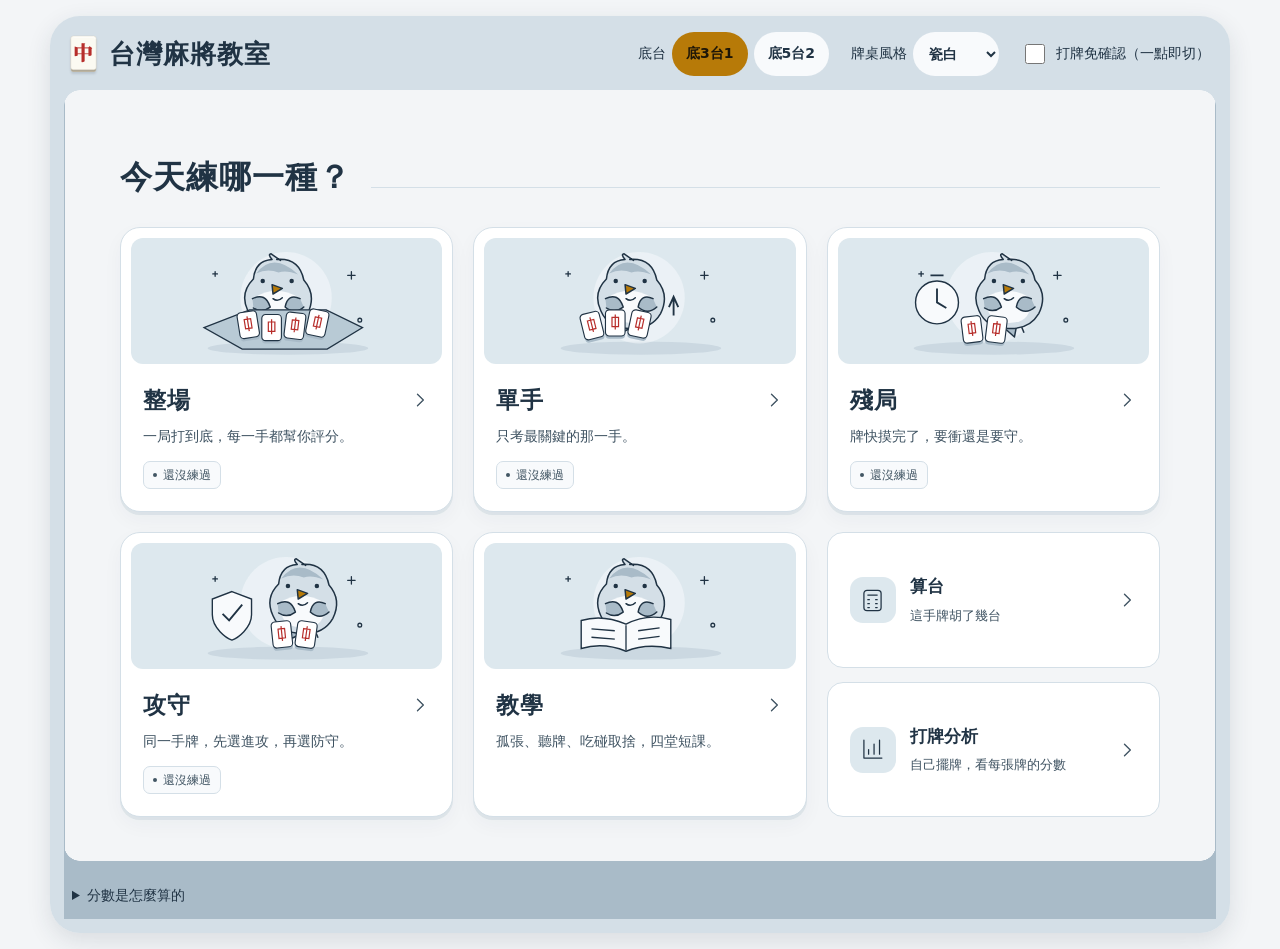
==== commit 1e4d45ad: "ui: require landscape phone tables and conceal opponent kongs Block portrait felt interaction with a" ====
--- a/server/static/index.html
+++ b/server/static/index.html
@@ -21,6 +21,13 @@
 <body>
 <a class="skip-link" href="#app">跳到主要內容</a>
 <main id="app" class="app"></main>
+<div id="rotate-prompt" class="rotate-prompt" role="dialog" aria-modal="true" aria-label="請把手機轉橫" tabindex="-1" hidden>
+  <svg aria-hidden="true" viewBox="0 0 64 64" width="64" height="64" fill="none" stroke="currentColor" stroke-width="3">
+    <rect x="22" y="14" width="24" height="38" rx="4" transform="rotate(-30 34 33)"/>
+    <path d="M12 26a23 23 0 0 1 39-13M43 12l9 1-1-9M52 38a23 23 0 0 1-39 13M21 52l-9-1 1 9"/>
+  </svg>
+  <p>請把手機轉橫</p>
+</div>
 <div id="toast" class="toast" hidden></div>
 <script type="module" src="js/main.js"></script>
 </body>
--- a/server/static/style.css
+++ b/server/static/style.css
@@ -183,7 +183,7 @@
   max-width: 1480px;
   border-radius: 18px;
 }
-.app.app--home { max-width: 1180px; display: flex; flex-direction: column; padding-bottom: 0; }
+.app.app--home { background: linear-gradient(var(--page), var(--page)) padding-box, linear-gradient(var(--wood-hi), var(--wood-hi)) border-box; max-width: 1180px; display: flex; flex-direction: column; padding-bottom: 0; }
 
 @media (max-width: 1320px) {
   .app.app--table { width: auto; margin-inline: 0; }
@@ -347,7 +347,7 @@
   outline-offset: 1px;
   background: repeating-linear-gradient(135deg, rgba(165, 139, 226, .2) 0 5px, transparent 5px 10px);
 }
-.tile.tsumogiri::after, .tile.tedashi::after {
+.attack-defense-table .tile.tsumogiri::after, .attack-defense-table .tile.tedashi::after {
   content: "";
   position: absolute;
   top: 2px;
@@ -357,7 +357,7 @@
   border-radius: 999px;
   background: var(--red);
 }
-.tile.tedashi::after { background: var(--blue); }
+.attack-defense-table .tile.tedashi::after { background: var(--blue); }
 
 .tile.landed { animation: land .28s ease-out; }
 
@@ -402,10 +402,10 @@
   display: grid;
   width: 100%;
   min-width: 820px;
-  aspect-ratio: 16 / 10;
+  aspect-ratio: 4 / 3;
   overflow: hidden;
-  grid-template-columns: 13% 7% minmax(0, 1fr) 7% 13%;
-  grid-template-rows: 15% 7% minmax(0, 1fr) 7% 17%;
+  grid-template-columns: 13% 4% minmax(0, 1fr) 4% 13%;
+  grid-template-rows: 12% 4% minmax(0, 1fr) 4% 17%;
   /* Side seats run the full height so the upper corners are theirs, the way a
      real table seats them. The bottom band keeps all five columns because the
      live 17-tile hand is the widest thing on the felt. */
@@ -459,6 +459,8 @@
 }
 
 .seat--right .seat-identity { left: auto; right: 6px; }
+/* Side columns are narrow; wrap the chip instead of clipping 明牌/分數. */
+.seat--left .seat-identity, .seat--right .seat-identity { flex-wrap: wrap; row-gap: 0; }
 /* The side seats own the top corners, so centre the facing seat's chip
    instead of letting three labels pile into the top-left. */
 .seat--top .seat-identity { left: 50%; transform: translateX(-50%); }
@@ -531,11 +533,13 @@
 .table-core {
   grid-area: co;
   display: grid;
-  padding: 5px;
-  gap: 5px;
+  padding: 3px;
+  gap: 4px;
   grid-template-columns: auto minmax(0, 1fr) auto;
-  grid-template-rows: auto minmax(0, 1fr) auto;
-  grid-template-areas: ". rt ." "rl ce rr" ". rb .";
+  grid-template-rows: auto minmax(max-content, 1fr) auto;
+  /* Symmetric cross: side rivers span the full height so six-tile rows fit
+     without reserving three river depths above and below them. */
+  grid-template-areas: "rl rt rr" "rl ce rr" "rl rb rr";
 }
 
 .river {
@@ -544,10 +548,10 @@
   align-content: center;
   justify-content: center;
 }
-.river--top { grid-area: rt; grid-template-columns: repeat(6, 22px); }
-.river--bottom { grid-area: rb; grid-template-columns: repeat(6, 22px); }
-.river--left { grid-area: rl; grid-template-rows: repeat(4, 30px); grid-auto-flow: column; }
-.river--right { grid-area: rr; grid-template-rows: repeat(4, 30px); grid-auto-flow: column; }
+.river--top { grid-area: rt; grid-template-columns: repeat(6, var(--river-w)); }
+.river--bottom { grid-area: rb; grid-template-columns: repeat(6, var(--river-w)); }
+.river--left { grid-area: rl; }
+.river--right { grid-area: rr; }
 
 .center-box {
   grid-area: ce;
@@ -557,15 +561,15 @@
   color: var(--ink);
   border: 1px solid rgba(70, 91, 107, .12);
   border-radius: 13px;
-  padding: 8px 12px;
+  padding: 6px 8px;
   text-align: center;
   box-shadow: 0 8px 24px rgba(32, 51, 68, .128);
 }
-.center-stats { display: flex; justify-content: center; gap: 13px; }
+.center-stats { display: flex; justify-content: center; gap: 9px; }
 .center-stats span { display: grid; }
-.center-stats strong { font-size: 18px; font-variant-numeric: tabular-nums; line-height: 1.1; }
-.center-stats small, .center-note { color: var(--ink-dim); font-size: 12px; }
-.center-box .noflower { color: var(--ink-faint); font-size: 12px; margin-top: 3px; }
+.center-stats strong { font-size: 16px; font-variant-numeric: tabular-nums; line-height: 1.1; }
+.center-stats small, .center-note { color: var(--ink-dim); font-size: 11px; }
+.center-box .noflower { color: var(--ink-faint); font-size: 11px; margin-top: 3px; }
 .center-box .offered { display: flex; justify-content: center; align-items: center; gap: 5px; margin-top: 4px; color: var(--ink-dim); font-size: 12px; }
 .center-box .offered .tile.sm { width: 20px; height: 27px; }
 
@@ -607,7 +611,7 @@
 /* graded hand: net-EV gap badge above each evaluated tile, 我 on the played one.
    The bottom band grows to fit the badges below the seat chip; the core gives
    up the difference. */
-.felt--scored { grid-template-rows: 15% 7% minmax(0, 1fr) 7% minmax(17%, max-content); }
+.felt--scored { grid-template-rows: 12% 4% minmax(0, 1fr) 4% minmax(17%, max-content); }
 .felt--scored .seat--bottom { align-items: flex-end; padding-bottom: 7px; }
 .handrow.has-scores { padding-top: 26px; }
 .handrow.has-scores .tile.cut { opacity: 1; }
@@ -1043,45 +1047,7 @@
   .option-row { gap: 8px; padding-inline: 6px; }
 }
 
-@media screen and (max-width: 700px) and (orientation: portrait) {
-  .felt {
-    min-width: 0;
-    aspect-ratio: 2 / 3;
-    grid-template-rows: 15% 7% minmax(0, 1fr) 7% 24%;
-  }
-  .seat--left .seat-identity, .seat--right .seat-identity {
-    left: 2px;
-    right: 2px;
-    max-width: calc(100% - 4px);
-    flex-direction: column;
-    gap: 1px;
-    padding: 2px;
-    font-size: 12px;
-    line-height: 14px;
-    white-space: normal;
-    overflow-wrap: anywhere;
-    text-align: center;
-  }
-  .seat--left .seat-identity > *, .seat--right .seat-identity > * {
-    max-width: 100%;
-    flex-shrink: 0;
-  }
-  .seat--left .dealer-chip, .seat--right .dealer-chip { padding-inline: 2px; }
-  .seat--top .concealed-hand { width: 100%; justify-content: center; }
-  .seat--top .concealed-hand .tile-back {
-    flex: 0 1 18px;
-    min-width: 0;
-    width: 18px;
-    height: 25px;
-  }
-  .seat--bottom .table-hand { width: 100%; flex-wrap: wrap; gap: 2px; }
-  .seat--bottom .table-hand > .tile { flex-basis: 28px; width: 28px; height: 38px; }
-  .seat--bottom .table-hand .gap { flex-basis: 5px; }
-  .felt--scored { grid-template-rows: 15% 7% minmax(0, 1fr) 7% minmax(24%, max-content); }
-  .seat--bottom .table-hand.has-scores { row-gap: 17px; padding-top: 21px; }
-  .seat--bottom .table-hand .tile-score, .seat--bottom .table-hand .tile-mine { font-size: 9px; }
-  .seat--bottom .table-hand .tile-score { bottom: calc(100% + 3px); padding: 0 2px; }
-}
+
 
 @media screen and (orientation: landscape) and (max-height: 560px) {
   .app.app--table > .topbar { padding-bottom: 5px; margin-bottom: 8px; }
@@ -1128,16 +1094,24 @@
 .home-settings .check input { width: 20px; height: 20px; accent-color: var(--gold); }
 
 .lobby {
-  flex: 1 0 auto;
-  display: flex;
-  flex-direction: column;
-  align-items: center;
-  justify-content: center;
-  gap: 36px;
-  padding: 24px 0 40px;
-}
-
-.lobby h2, .deal h2 {
+  width: 100%;
+  max-width: 1100px;
+  margin: auto;
+  padding: 18px 30px 44px;
+}
+.lobby h2 {
+  display: flex;
+  align-items: baseline;
+  gap: 20px;
+  margin-bottom: 28px;
+  font-size: clamp(25px, 3vw, 32px);
+  line-height: 1.4;
+  letter-spacing: .03em;
+  text-align: left;
+}
+.lobby h2::after { content: ''; flex: 1; height: 1px; background: var(--wood-hi); }
+
+.deal h2 {
   margin: 0;
   font-family: var(--sans);
   font-size: 34px;
@@ -1146,90 +1120,40 @@
   text-align: center;
 }
 
-.mode-tiles {
-  display: flex;
-  flex-wrap: wrap;
-  justify-content: center;
-  align-items: flex-start;
-  gap: 28px 20px;
-}
-
-.mode {
-  display: flex;
-  flex-direction: column;
-  align-items: center;
-  gap: 22px;
-  width: 168px;
-  padding-top: 12px;
-  border-radius: 14px;
-  color: var(--ink);
-  text-align: center;
-  text-decoration: none;
-}
-
-/* A plaque, not a real tile: bone face with two stacked serif characters. */
-.mode-face {
-  display: flex;
-  flex-direction: column;
-  align-items: center;
-  justify-content: center;
-  width: 104px;
-  height: 143px;
-  border-radius: 13px;
-  background: var(--bone);
-  box-shadow: inset 0 0 0 1px var(--bone-edge), 0 9px 0 var(--tile-side), 0 18px 20px rgba(32, 51, 68, .144);
-  font-family: var(--sans);
-  font-size: 50px;
-  font-weight: 900;
-  line-height: 1.08;
-  color: var(--mode-ink);
-  transition: transform .15s ease-out;
-}
-.mode-face span + span { color: var(--mode-red); }
-.mode--lead .mode-face { outline: 4px solid var(--gold); outline-offset: 4px; }
-.mode:hover .mode-face, .mode:focus-visible .mode-face { transform: translateY(-12px); }
-.mode-desc { display: flex; flex-direction: column; gap: 4px; }
-.mode-stats { font-size: 13px; color: var(--ink-dim); font-variant-numeric: tabular-nums; }
-.mode-stats.played { color: var(--focus); }
-
+.lobby-card, .lobby-tool { position: relative; border: 1px solid var(--wood-hi); background: var(--lacquer); transition: transform 160ms ease, box-shadow 160ms ease, border-color 160ms ease; }
+.lobby-card { display: flex; flex-direction: column; min-width: 0; border-radius: 20px; overflow: hidden; box-shadow: 0 3px 0 color-mix(in srgb, var(--wood) 25%, transparent), 0 8px 20px color-mix(in srgb, var(--ink) 4%, transparent); }
+.lobby-card-copy { display: flex; flex-direction: column; align-items: flex-start; padding: 20px 22px 22px; gap: 8px; flex: 1; }
+.lobby-name { display: flex; width: 100%; align-items: center; justify-content: space-between; font-size: 23px; line-height: 1.4; font-weight: 700; letter-spacing: .04em; }
+.lobby-desc { display: block; font-size: 14px; line-height: 1.7; color: var(--ink-dim); }
+.lobby-progress { display: inline-flex; align-items: center; gap: 6px; margin-top: 5px; padding: 4px 9px; border: 1px solid var(--wood-hi); border-radius: 7px; font-size: 12px; line-height: 1.5; color: var(--ink-faint); background: var(--panel); overflow-wrap: anywhere; }
+.lobby-progress::before { flex: 0 0 4px; content: ''; width: 4px; height: 4px; border-radius: 50%; background: currentColor; }
+.lobby-chevron { flex: 0 0 auto; width: 20px; height: 20px; color: var(--ink-dim); }
+.lobby-art { display: grid; place-items: center; height: 126px; margin: 10px 10px 0; border-radius: 12px; background: var(--felt-2); overflow: hidden; }
+.lobby-art svg { display: block; height: 100%; width: 100%; max-width: 270px; }
+.lobby-grid { display: grid; grid-template-columns: repeat(3, minmax(0, 1fr)); gap: 20px; }
+.lobby-tools { display: grid; gap: 14px; }
+.lobby-tool { display: flex; align-items: center; gap: 14px; padding: 22px; border-radius: 16px; min-height: 94px; }
+.lobby-tool-copy { flex: 1; min-width: 0; }
+.lobby-tool strong { display: block; margin-bottom: 5px; font-size: 17px; }
+.lobby-tool .lobby-desc { font-size: 13px; }
+.lobby-icon { display: grid; place-items: center; flex: 0 0 46px; width: 46px; height: 46px; color: var(--ink); background: var(--felt-2); border-radius: 13px; }
+.lobby-icon svg { width: 25px; height: 25px; }
+.lobby-card, .lobby-tool { color: var(--ink); text-decoration: none; }
+.lobby-progress.played { color: var(--focus); }
+.lobby-card:active, .lobby-tool:active { transform: translateY(1px); }
+@media (hover: hover) {
+  .lobby-card:hover, .lobby-tool:hover {
+    transform: translateY(-3px);
+    border-color: var(--ink-dim);
+    box-shadow: 0 8px 22px color-mix(in srgb, var(--ink) 10%, transparent);
+  }
+}
+@media (max-width: 1000px) and (min-width: 701px) {
+  .lobby-grid { grid-template-columns: repeat(2, minmax(0, 1fr)); }
+}
 @media (prefers-reduced-motion: reduce) {
-  .mode-face { transition: none; }
-  .mode:hover .mode-face, .mode:focus-visible .mode-face { transform: none; }
-}
-
-.tool-links { display: flex; flex-wrap: wrap; justify-content: center; gap: 14px; }
-.tool-link {
-  display: flex;
-  align-items: center;
-  gap: 12px;
-  min-height: 52px;
-  padding: 8px 20px 8px 10px;
-  border-radius: 999px;
-  background: var(--panel);
-  box-shadow: inset 0 0 0 1px rgba(70, 91, 107, .16);
-  color: var(--ink);
-  text-decoration: none;
-  line-height: 1.3;
-}
-.tool-link:hover { box-shadow: inset 0 0 0 1px var(--gold); }
-.tool-link b { display: block; }
-.tool-link small { display: block; font-size: 13px; color: var(--ink-dim); }
-
-/* A round token with one serif character. */
-.token {
-  display: inline-flex;
-  align-items: center;
-  justify-content: center;
-  flex: 0 0 auto;
-  width: 36px;
-  height: 36px;
-  border-radius: 50%;
-  background: var(--token, var(--cinnabar));
-  box-shadow: inset 0 0 0 3px var(--bone), inset 0 0 0 5px var(--token, var(--cinnabar));
-  color: var(--bone);
-  font-family: var(--sans);
-  font-size: 15px;
-  font-weight: 900;
+  .lobby-card, .lobby-tool { transition: none; }
+  .lobby-card:hover, .lobby-tool:hover, .lobby-card:active, .lobby-tool:active { transform: none; }
 }
 
 /* The rail under the felt; same rounding trick as the top bar. */
@@ -1255,11 +1179,14 @@
 .shell-foot p { margin: 0 0 8px; max-width: 70ch; font-size: 13px; }
 
 @media (max-width: 700px) {
-  .lobby { gap: 26px; padding: 8px 0 26px; }
-  .lobby h2, .deal h2 { font-size: 26px; }
-  .mode-tiles { gap: 22px 12px; }
-  .mode { width: 132px; gap: 16px; }
-  .mode-face { width: 84px; height: 116px; font-size: 40px; }
+  .lobby { padding: 8px 6px 30px; }
+  .lobby h2 { margin-bottom: 22px; gap: 12px; }
+  .deal h2 { font-size: 26px; }
+  .lobby-grid { grid-template-columns: 1fr; gap: 18px; }
+  .lobby-art { height: 110px; }
+  .lobby-card-copy { padding: 16px 20px 19px; gap: 6px; }
+  .lobby-tools { gap: 12px; }
+  .lobby-tool { padding: 18px; }
   .shell-foot::before, .shell-foot::after { width: 10px; height: 10px; }
   .shell-foot::before { background: radial-gradient(circle at 100% 0, transparent 9.5px, var(--wood-lo) 10px); }
   .shell-foot::after { background: radial-gradient(circle at 0 0, transparent 9.5px, var(--wood-lo) 10px); }
@@ -1626,3 +1553,104 @@
   .hand-river { column-gap: 2px; }
   .river-pill.long { max-width: calc(2em + 6px); }
 }
+
+/* Seat-local exposed sets: slots reserve the rotated footprint of each tile. */
+.felt { --meld-w: 22px; --meld-h: 30px; --river-w: 34px; --river-h: 46px; }
+.seat-meld, .hand-meld { display: grid; grid-auto-flow: column; align-items: end; gap: 1px; padding-top: 16px; }
+.meld-slot { position: relative; display: block; width: var(--meld-w, 22px); height: var(--meld-h, 30px); }
+.meld-slot--called { width: var(--meld-h, 30px); height: var(--meld-w, 22px); }
+.meld-slot--stacked { height: calc(var(--meld-w, 22px) * 2 + 1px); }
+.meld-slot > .tile.sm { position: absolute; left: 50%; top: 50%; width: var(--meld-w, 22px); height: var(--meld-h, 30px); transform: translate(-50%, -50%) rotate(var(--seat-angle, 0deg)); }
+.meld-slot--called > .tile.sm { transform: translate(-50%, -50%) rotate(calc(var(--seat-angle, 0deg) + 90deg)); }
+.meld-slot--stacked > .tile.sm { top: auto; bottom: 0; transform: translate(-50%, 0) translateY(calc((var(--meld-h, 30px) - var(--meld-w, 22px)) / 2)) rotate(calc(var(--seat-angle, 0deg) + 90deg)); }
+.meld-slot--stacked > .tile.added-kong-tile { bottom: calc(var(--meld-w, 22px) + 1px); }
+.seat--top { --seat-angle: 180deg; }
+.seat--top .seat-melds { flex-direction: row-reverse; }
+.seat--top .seat-meld { direction: rtl; align-items: start; }
+.seat--left { --seat-angle: 90deg; }
+.seat--right { --seat-angle: -90deg; }
+.seat--left .seat-meld, .seat--right .seat-meld { grid-auto-flow: row; padding: 0 0 0 15px; align-items: center; }
+.seat--left .meld-slot, .seat--right .meld-slot { width: var(--meld-h); height: var(--meld-w); }
+.seat--left .meld-slot--called, .seat--right .meld-slot--called { width: var(--meld-w); height: var(--meld-h); }
+.seat--left .meld-slot--stacked, .seat--right .meld-slot--stacked { width: calc(var(--meld-w) * 2 + 1px); }
+.seat--left .meld-slot--stacked > .tile.sm, .seat--right .meld-slot--stacked > .tile.sm { top: 50%; bottom: auto; left: calc(var(--meld-w) / 2); transform: translate(-50%, -50%) rotate(calc(var(--seat-angle) + 90deg)); }
+.seat--left .meld-slot--stacked > .tile.added-kong-tile, .seat--right .meld-slot--stacked > .tile.added-kong-tile { left: calc(var(--meld-w) * 1.5 + 1px); }
+.seat--right .meld-slot--stacked > .tile.sm { left: calc(var(--meld-w) * 1.5 + 1px); }
+.seat--right .meld-slot--stacked > .tile.added-kong-tile { left: calc(var(--meld-w) / 2); }
+.seat--left .meld-provenance, .seat--right .meld-provenance { left: 0; top: 0; padding-inline: 1px; font-size: 9px; line-height: 11px; }
+.seat--right .seat-melds { flex-direction: column-reverse; }
+.seat--right .seat-meld > .meld-slot { grid-column: 1; }
+.seat--right .seat-meld { transform: scaleY(-1); }
+.seat--right .seat-meld > * { transform: scaleY(-1); }
+.seat--left:has(.seat-melds), .seat--right:has(.seat-melds) { justify-content: flex-end; gap: 8px; padding-bottom: 8px; }
+.concealed-hand--landscape { gap: 2px; flex-shrink: 0; }
+/* Flat top-down backs, one per tile; never overlap adjacent backs. */
+.felt .concealed-hand--landscape > .tile-back.sm { width: 28px; height: 13px; }
+.river { --seat-angle: 0deg; }
+.river > .tile.sm { width: var(--river-w); height: var(--river-h); }
+.river--top { transform: rotate(180deg); }
+.river--left, .river--right { direction: rtl; grid-template-rows: repeat(6, var(--river-w)); grid-auto-columns: var(--river-h); grid-auto-flow: column; }
+.river--left > .tile.sm, .river--right > .tile.sm { width: var(--river-h); height: var(--river-w); }
+.river--left > .tile.sm .tile-art, .river--right > .tile.sm .tile-art { position: absolute; width: var(--river-w); height: var(--river-h); transform: rotate(90deg); }
+.river--right { transform: rotate(180deg); }
+
+
+
+
+/* Phone tables use a wide felt; the coach follows it in document order. */
+.rotate-prompt[hidden] { display: none; }
+.rotate-prompt {
+  position: fixed; inset: 0; z-index: 1000;
+  display: flex; flex-direction: column; align-items: center; justify-content: center;
+  background: var(--page); color: var(--ink); font-size: 24px; font-weight: 700;
+}
+.table-portrait { overflow: hidden; }
+.table-portrait .app { visibility: hidden; }
+@media screen and (max-width: 1000px) and (max-height: 560px) and (orientation: landscape) {
+  .app.app--table { position: relative; --felt-pad: 4px; margin: 4px; width: auto; padding-top: 0; }
+  .app.app--table > .topbar { gap: 4px 8px; margin-bottom: 6px; }
+  .app.app--table:has(> .scheme-toggle) > .topbar { padding-right: 190px; }
+  .app.app--table > .scheme-toggle { position: absolute; right: 4px; top: 0; z-index: 5; margin: 0; min-height: 44px; }
+  .app.app--table > .scheme-toggle button { min-height: 44px; }
+  .app.app--table .topbar h1 { font-size: 20px; }
+  .app.app--table .topbar .mode-tag { font-size: 12px; }
+  .table-workspace { grid-template-columns: minmax(0, 1fr); gap: 10px; }
+  .review-rail { position: static; }
+  .felt {
+    --meld-w: 12px; --meld-h: 17px; --river-w: 12px; --river-h: 16px;
+    min-width: 0; aspect-ratio: auto; height: calc(100svh - 70px); border-width: 6px;
+    grid-template-columns: 76px 10px minmax(0, 1fr) 10px 76px;
+    grid-template-rows: 48px 6px minmax(0, 1fr) 6px 64px;
+  }
+  .felt--scored { height: calc(100svh - 44px); grid-template-rows: 48px 6px minmax(0, 1fr) 6px 90px; }
+  .seat-band { gap: 5px; }
+  .seat--top { padding-top: 20px; }
+  .seat--top .seat-meld { padding-top: 10px; }
+  .seat--left, .seat--right { padding: 50px 0 4px; }
+  .seat--left:has(.seat-melds), .seat--right:has(.seat-melds) {
+    display: grid; grid-template-columns: 18px auto; align-items: end;
+    justify-content: center; gap: 3px; padding-bottom: 4px;
+  }
+  .concealed-hand--landscape { gap: 1px; }
+  .seat--left .seat-identity, .seat--right .seat-identity { left: 2px; right: 2px; max-width: calc(100% - 4px); padding: 2px; gap: 2px; font-size: 10px; line-height: 12px; }
+  .seat--left .seat-meld, .seat--right .seat-meld { padding-left: 12px; }
+  .seat-melds { gap: 9px; }
+  .felt .concealed-hand--landscape > .tile-back.sm { width: 18px; height: 7px; }
+  .seat--top .concealed-hand > .tile-back.sm { width: 14px; height: 20px; }
+  .table-core { padding: 1px; gap: 2px; }
+  .river { gap: 1px; }
+  .center-box { padding: 3px; border-radius: 6px; }
+  .center-note { display: none; }
+  .center-stats { gap: 4px; }
+  .center-stats strong { font-size: 14px; }
+  .center-stats small, .center-note, .center-box .noflower { font-size: 9px; }
+  .seat--bottom .table-hand { gap: 2px; padding-inline: 4px; }
+  .seat--bottom .table-hand > .tile { flex-basis: 30px; width: 30px; height: 42px; }
+  .seat--bottom .table-hand .gap { flex-basis: 5px; }
+  .seat--bottom .table-hand .tile-score, .seat--bottom .table-hand .tile-mine { font-size: 9px; }
+  .table-hand .hand-melds { margin-left: 4px; padding-left: 4px; gap: 3px; }
+}
+
+@media screen and (max-width: 1000px) and (max-height: 560px) and (orientation: landscape) {
+  .seat--bottom .table-hand .tile-score { padding-inline: 1px; letter-spacing: -.2px; }
+}
